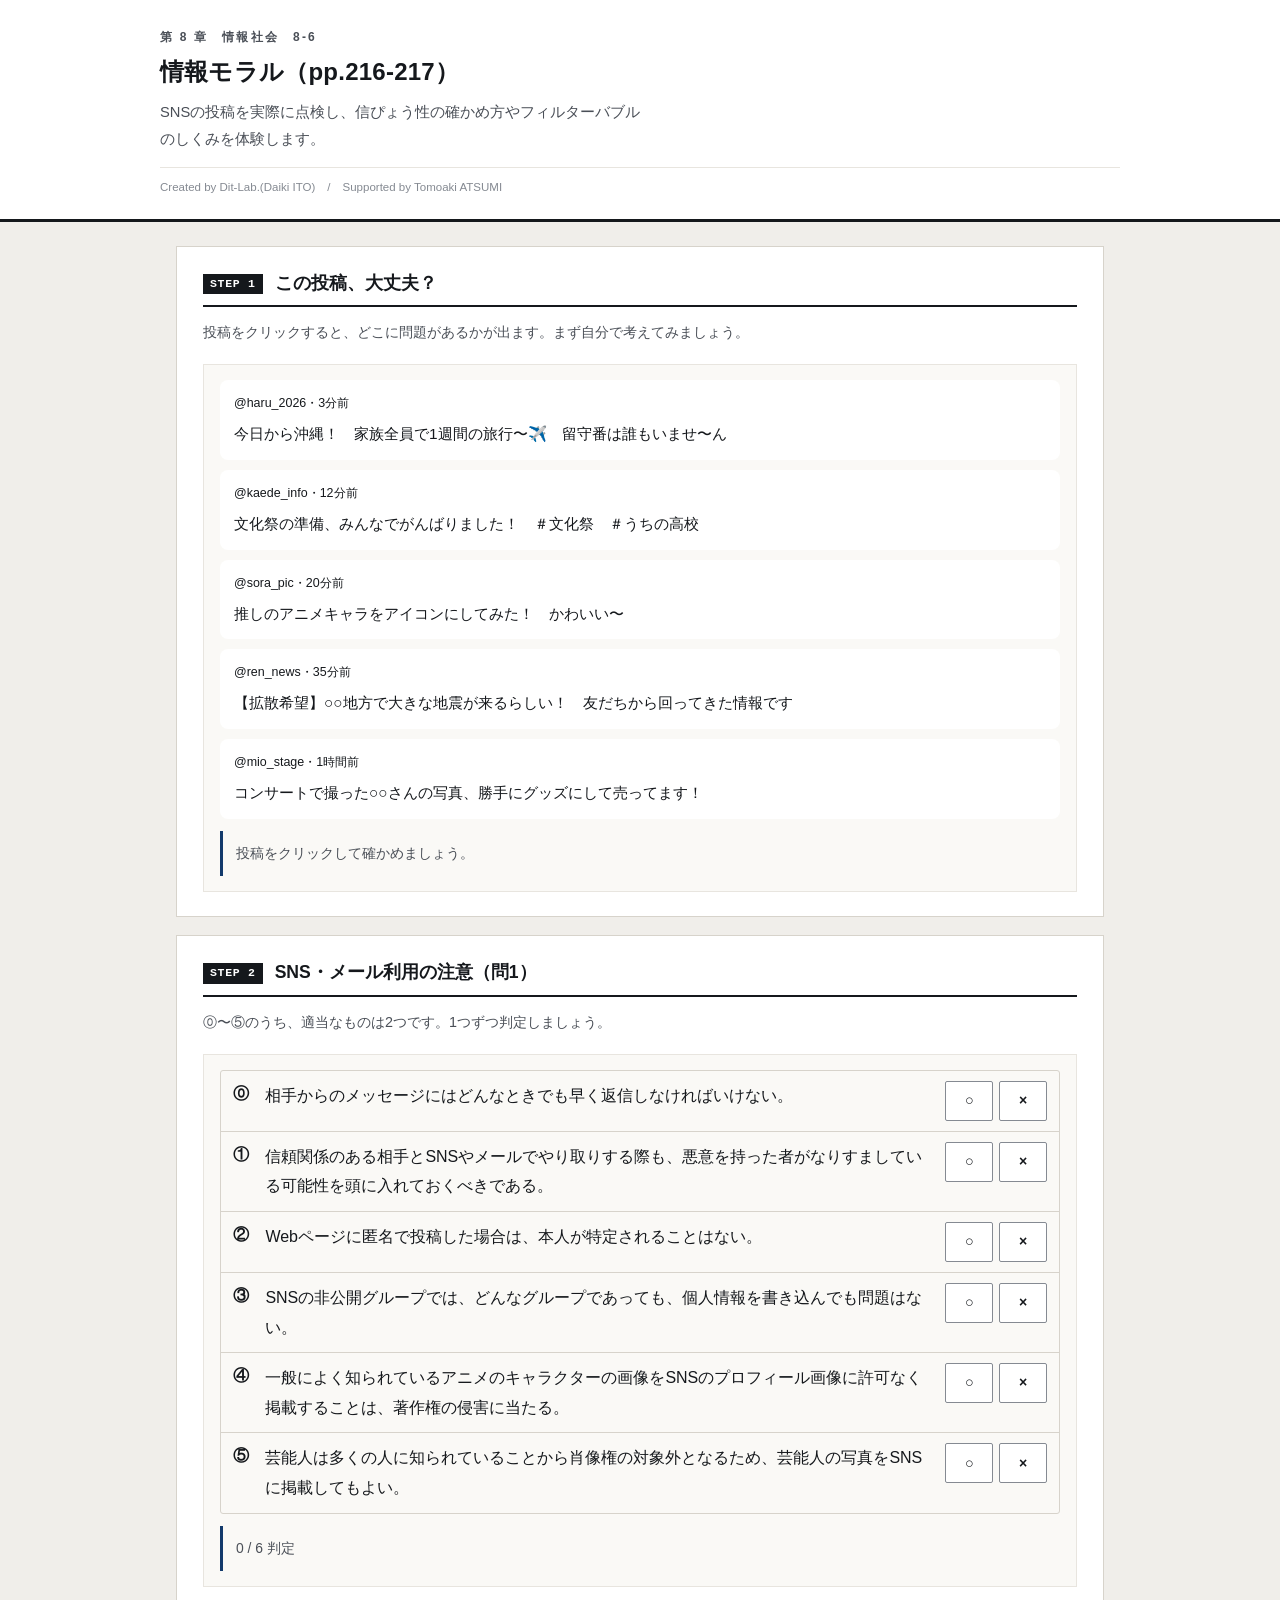
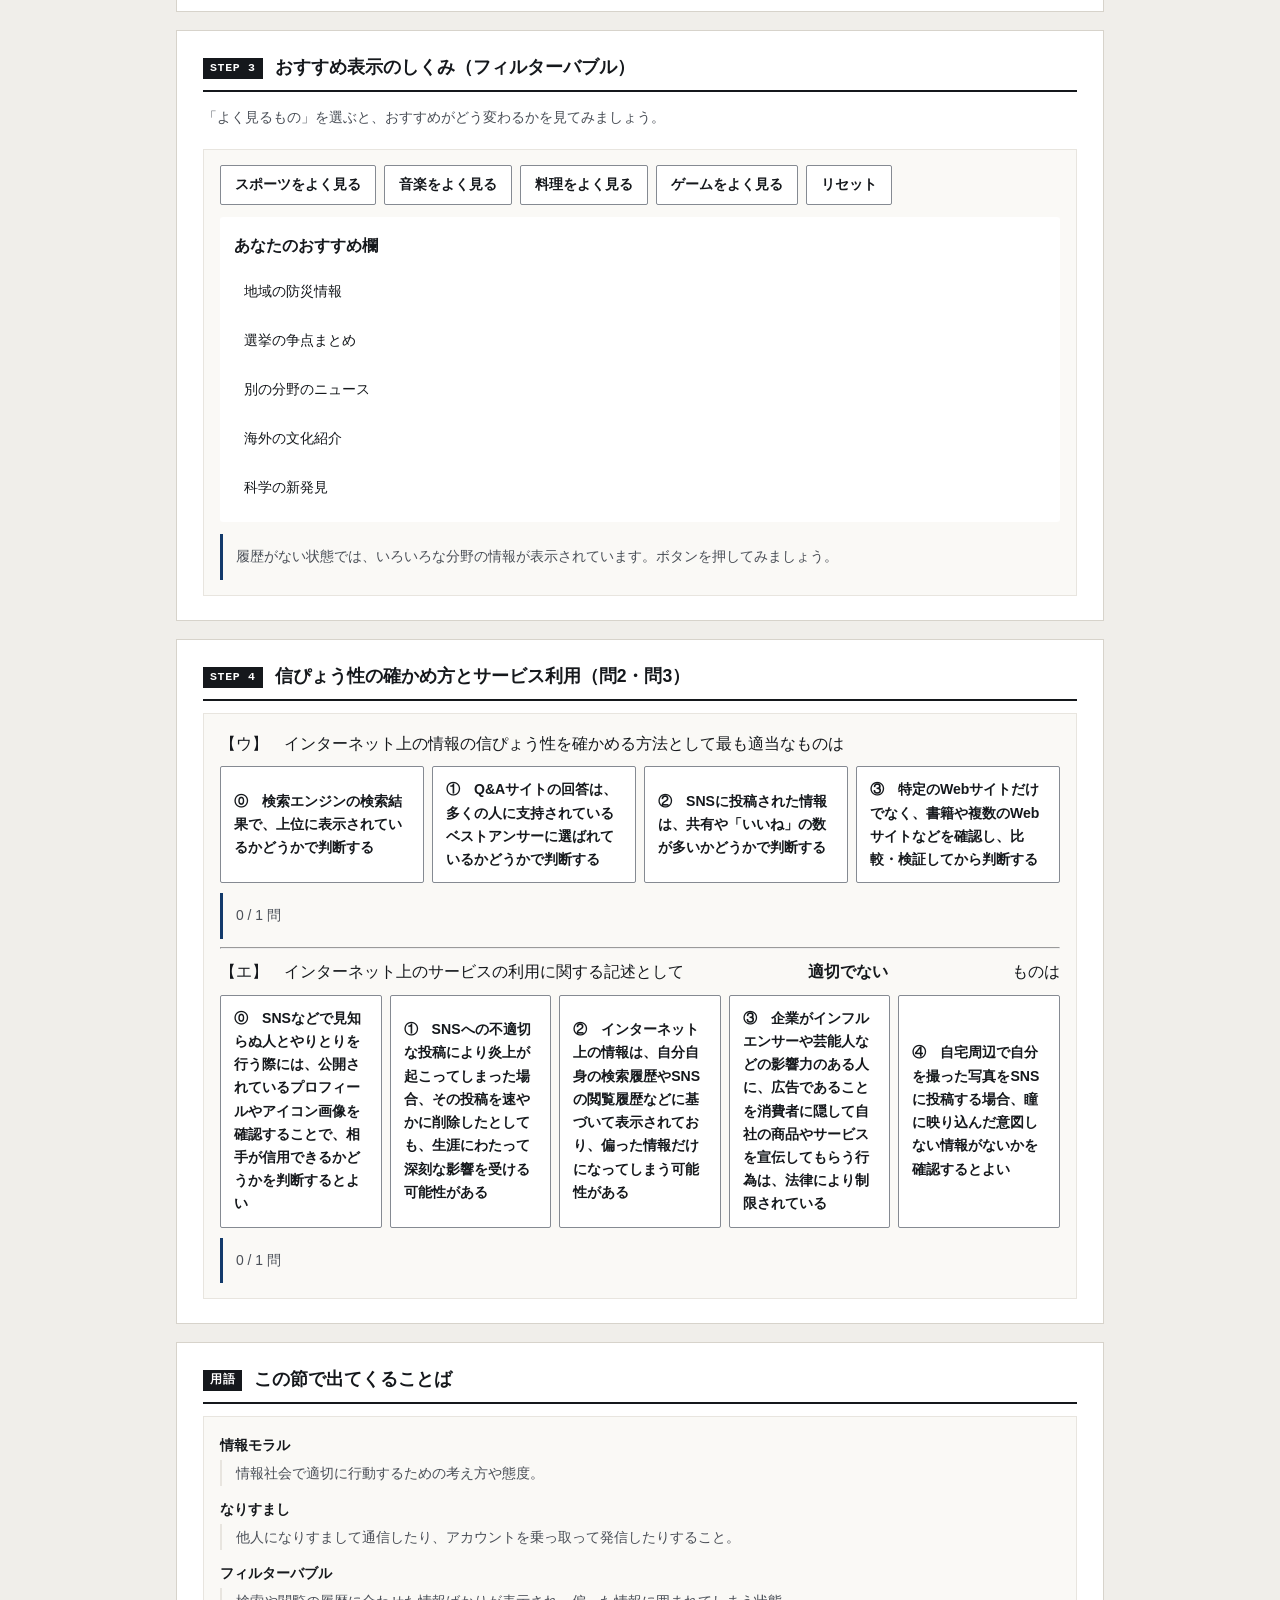
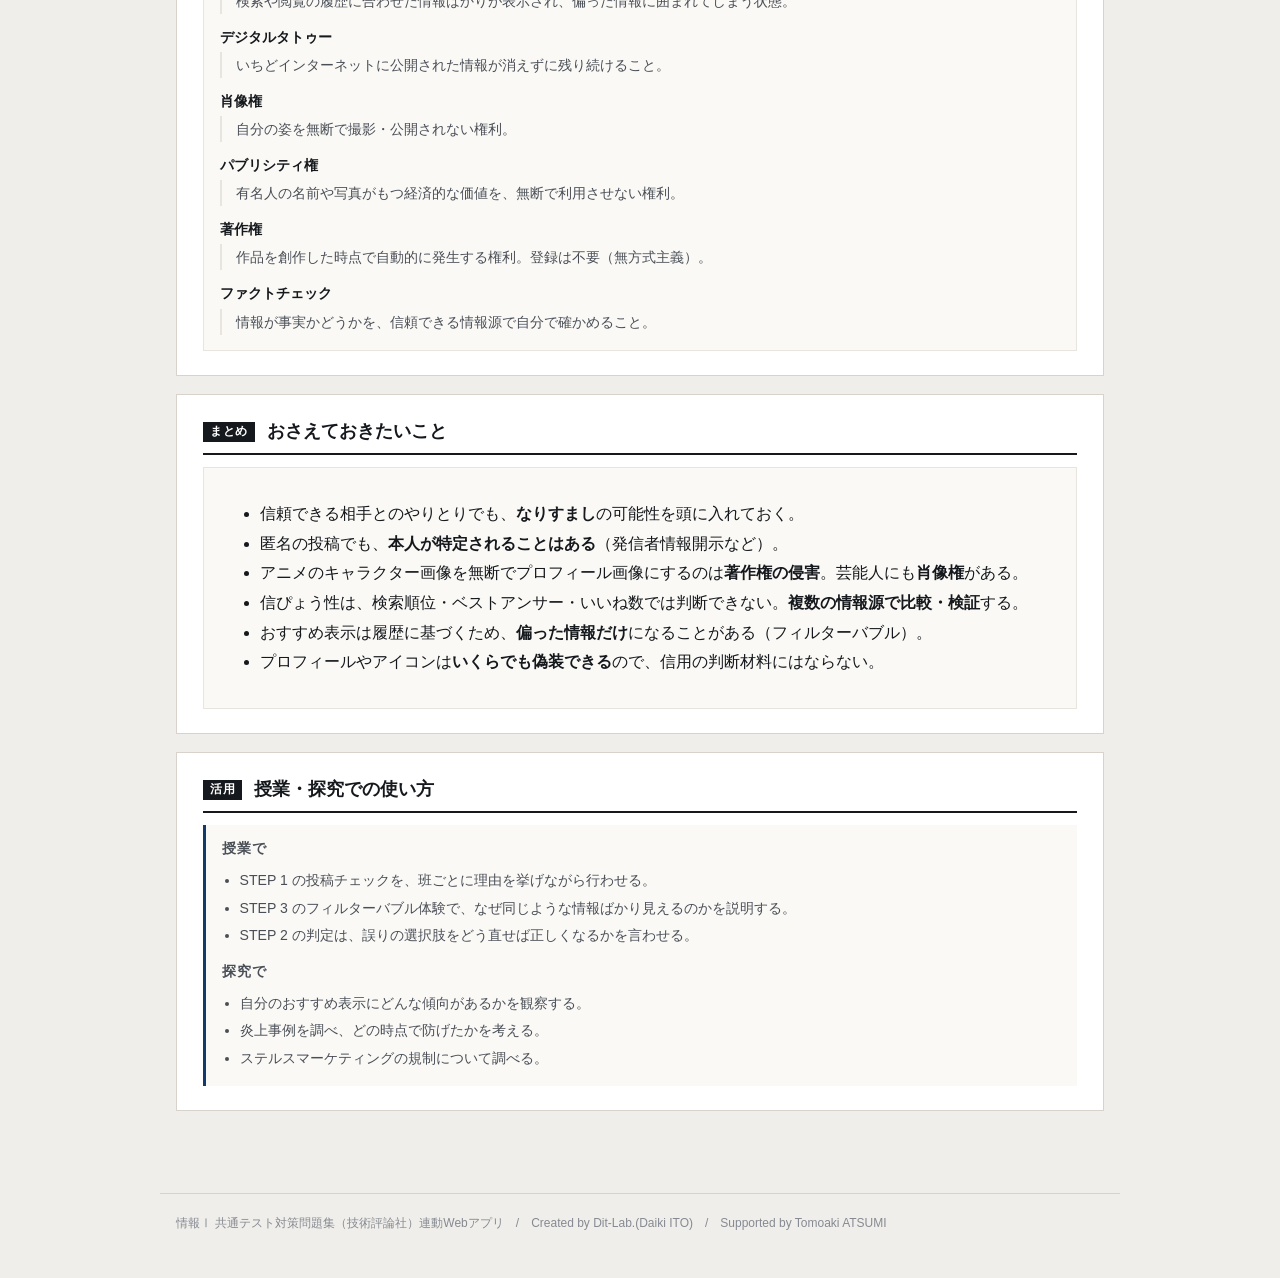
==== index.html @ 4329f422 "feat: Streamlit版を静的Webアプリ化。SNS投稿の点検・6記述の判定・フィルターバブルの体験に対応" ====
<!DOCTYPE html>
<html lang="ja">
<head>
<meta charset="UTF-8">
<meta name="viewport" content="width=device-width, initial-scale=1.0">
<title>情報モラル｜情報Ⅰ共通テスト対策問題集</title>
<meta name="description" content="SNSの投稿を実際に点検し、信ぴょう性の確かめ方やフィルターバブルのしくみを体験します。">
<link rel="icon" href="data:image/svg+xml,%3Csvg xmlns=%22http://www.w3.org/2000/svg%22 viewBox=%220 0 32 32%22%3E%3Crect width=%2232%22 height=%2232%22 fill=%22%2315181c%22/%3E%3Ctext x=%2216%22 y=%2222%22 font-size=%2218%22 font-family=%22monospace%22 fill=%22%23fff%22 text-anchor=%22middle%22%3E01%3C/text%3E%3C/svg%3E">
<link rel="stylesheet" href="css/style.css">
<link rel="stylesheet" href="css/app.css">
</head>
<body>

<header class="app-header">
  <div class="inner">
    <span class="eyebrow">第 8 章　情報社会　8-6</span>
    <h1>情報モラル（pp.216-217）</h1>
    <p class="lead">SNSの投稿を実際に点検し、信ぴょう性の確かめ方やフィルターバブルのしくみを体験します。</p>
    <p class="credit">Created by Dit-Lab.(Daiki ITO)　/　Supported by Tomoaki ATSUMI</p>
  </div>
</header>

<main class="wrap">
  <section class="step" id="step1">
    <h2><span class="no">STEP 1</span>この投稿、大丈夫？</h2>
    <p class="desc">投稿をクリックすると、どこに問題があるかが出ます。まず自分で考えてみましょう。</p>
    <div class="panel">
      <div id="postBox"></div>
      <div class="note" id="postNote" style="margin-top:12px"></div>
    </div>
  </section>

  <section class="step" id="step2">
    <h2><span class="no">STEP 2</span>SNS・メール利用の注意（問1）</h2>
    <p class="desc">⓪〜⑤のうち、適当なものは2つです。1つずつ判定しましょう。</p>
    <div class="panel">
      <div id="jBox"></div>
      <div class="note" id="jNote" style="margin-top:12px"></div>
    </div>
  </section>

  <section class="step" id="step3">
    <h2><span class="no">STEP 3</span>おすすめ表示のしくみ（フィルターバブル）</h2>
    <p class="desc">「よく見るもの」を選ぶと、おすすめがどう変わるかを見てみましょう。</p>
    <div class="panel">
      <div class="btn-row" style="flex-wrap:wrap" id="tasteBtns"></div>
      <div class="bubble" style="margin-top:12px">
        <strong>あなたのおすすめ欄</strong>
        <div class="feed" id="feedBox"></div>
      </div>
      <div class="note" id="feedNote" style="margin-top:12px"></div>
    </div>
  </section>

  <section class="step" id="step4">
    <h2><span class="no">STEP 4</span>信ぴょう性の確かめ方とサービス利用（問2・問3）</h2>
    <div class="panel">
      <div id="q2Box"></div>
      <div class="note" id="q2Note" style="margin-top:10px"></div>
      <hr class="sep">
      <div id="q3Box"></div>
      <div class="note" id="q3Note" style="margin-top:10px"></div>
    </div>
  </section>

  <section class="step" id="glossary">
    <h2><span class="no">用語</span>この節で出てくることば</h2>
    <div class="panel"><div id="glossBox"></div></div>
  </section>

  <section class="step" id="wrap">
    <h2><span class="no">まとめ</span>おさえておきたいこと</h2>
    <div class="panel">
      <ul class="bullets">
        <li>信頼できる相手とのやりとりでも、<strong>なりすまし</strong>の可能性を頭に入れておく。</li>
        <li>匿名の投稿でも、<strong>本人が特定されることはある</strong>（発信者情報開示など）。</li>
        <li>アニメのキャラクター画像を無断でプロフィール画像にするのは<strong>著作権の侵害</strong>。芸能人にも<strong>肖像権</strong>がある。</li>
        <li>信ぴょう性は、検索順位・ベストアンサー・いいね数では判断できない。<strong>複数の情報源で比較・検証</strong>する。</li>
        <li>おすすめ表示は履歴に基づくため、<strong>偏った情報だけ</strong>になることがある（フィルターバブル）。</li>
        <li>プロフィールやアイコンは<strong>いくらでも偽装できる</strong>ので、信用の判断材料にはならない。</li>
      </ul>
    </div>
  </section>

  <section class="step">
    <h2><span class="no">活用</span>授業・探究での使い方</h2>
    <div class="use-note">
      <h3>授業で</h3>
      <ul>
        <li>STEP 1 の投稿チェックを、班ごとに理由を挙げながら行わせる。</li>
        <li>STEP 3 のフィルターバブル体験で、なぜ同じような情報ばかり見えるのかを説明する。</li>
        <li>STEP 2 の判定は、誤りの選択肢をどう直せば正しくなるかを言わせる。</li>
      </ul>
      <h3 style="margin-top:12px">探究で</h3>
      <ul>
        <li>自分のおすすめ表示にどんな傾向があるかを観察する。</li>
        <li>炎上事例を調べ、どの時点で防げたかを考える。</li>
        <li>ステルスマーケティングの規制について調べる。</li>
      </ul>
    </div>
  </section>

</main>

<footer class="app-footer">
  情報Ⅰ 共通テスト対策問題集（技術評論社）連動Webアプリ　/　Created by Dit-Lab.(Daiki ITO)　/　Supported by Tomoaki ATSUMI
</footer>

<script src="js/tools.js"></script>
<script src="js/chart.js"></script>
<script src="js/terms.js"></script>
<script src="js/quiz.js"></script>
<script src="js/app.js"></script>
</body>
</html>
---- css/style.css ----
/* =========================================================
   情報Ⅰ 共通テスト対策問題集 — Web アプリ共通スタイル
   紙面（参考書）に寄せた設計。装飾色は使わず、色は意味を持つときだけ。
   ========================================================= */

:root{
  --paper:#ffffff;
  --paper-2:#faf9f6;      /* うすい紙 */
  --bg:#f0eeea;           /* 台紙 */
  --ink:#15181c;
  --ink-2:#4a4f57;
  --ink-3:#858a92;
  --rule:#d7d3cb;         /* 罫線 */
  --rule-2:#e8e5df;
  --accent:#123a6b;       /* 濃紺。主要操作と現在地だけに使う */
  --accent-w:#e9eef6;
  --zero:#c0392b;         /* 左＝0 */
  --one:#1d4ed8;          /* 右＝1 */
  --ok:#1f7a3d;   --ok-bg:#eef6f0;
  --ng:#b3261e;   --ng-bg:#fbefee;
  --warn:#8a5a00; --warn-bg:#fbf5e8;
  --font:"Hiragino Kaku Gothic ProN","Hiragino Sans","Yu Gothic Medium","Yu Gothic",
         "Noto Sans JP",Meiryo,-apple-system,BlinkMacSystemFont,sans-serif;
  --mono:"SFMono-Regular",Menlo,Consolas,"Courier New",monospace;
}

*{box-sizing:border-box}
[hidden]{display:none !important}
html{-webkit-text-size-adjust:100%}
body{
  margin:0; background:var(--bg); color:var(--ink);
  font-family:var(--font); font-size:16px; line-height:1.85;
  font-feature-settings:"palt" 1;
}
h1,h2,h3,h4{line-height:1.45; margin:0; font-weight:700}
p{margin:0 0 .75em} p:last-child{margin-bottom:0}
a{color:var(--accent)}

/* ---------- 標題 ---------- */
.app-header{background:var(--paper); border-bottom:3px solid var(--ink); padding:26px 20px 20px}
.app-header .inner{max-width:960px; margin:0 auto}
.app-header .eyebrow{
  font-size:.75rem; font-weight:700; color:var(--ink-2); letter-spacing:.18em;
  display:block; margin-bottom:7px;
}
.app-header h1{font-size:1.5rem; letter-spacing:.01em}
.app-header .lead{font-size:.92rem; color:var(--ink-2); margin-top:9px; max-width:60ch}
.app-header .credit{
  font-size:.72rem; color:var(--ink-3); margin-top:14px;
  padding-top:9px; border-top:1px solid var(--rule-2);
}

/* ---------- 版面 ---------- */
.wrap{max-width:960px; margin:0 auto; padding:24px 16px 64px}
.step{background:var(--paper); border:1px solid var(--rule); padding:24px 26px; margin-bottom:18px}
.step > h2{
  display:flex; align-items:baseline; gap:12px; font-size:1.1rem;
  padding-bottom:9px; border-bottom:2px solid var(--ink); margin-bottom:12px;
}
.step > h2 .no{
  flex:none; font-family:var(--mono); font-size:.72rem; font-weight:700;
  background:var(--ink); color:var(--paper); padding:2px 7px; letter-spacing:.06em;
  position:relative; top:-2px;
}
.step > .desc{color:var(--ink-2); font-size:.9rem; margin-bottom:18px}
.step[hidden]{display:none}

.grid{display:grid; gap:20px}
.grid > *{min-width:0}          /* 子の中身で列が広がるのを防ぐ */
@media(min-width:800px){ .grid.c2{grid-template-columns:1fr 1fr} }

.panel{border:1px solid var(--rule-2); background:var(--paper-2); padding:15px 16px; min-width:0}
.panel > h3{
  font-size:.8rem; font-weight:700; color:var(--ink-2); letter-spacing:.08em;
  margin-bottom:12px; padding-bottom:6px; border-bottom:1px solid var(--rule);
}

/* ---------- 部品 ---------- */
.btn{
  appearance:none; border:1px solid var(--ink-3); background:var(--paper); color:var(--ink);
  font-family:inherit; font-size:.88rem; font-weight:700; padding:8px 14px;
  border-radius:2px; cursor:pointer; min-height:40px; line-height:1.4;
  transition:background .12s, border-color .12s, color .12s;
}
.btn:hover:not(:disabled){background:var(--accent-w); border-color:var(--accent); color:var(--accent)}
.btn:disabled{opacity:.35; cursor:not-allowed}
.btn.primary{background:var(--accent); color:var(--paper); border-color:var(--accent)}
.btn.primary:hover:not(:disabled){background:#0d2c53; color:var(--paper)}
.btn.ghost{border-color:var(--rule); color:var(--ink-2)}
.btn.sm{font-size:.8rem; padding:5px 10px; min-height:34px}
.btn-row{display:flex; flex-wrap:wrap; gap:8px; align-items:center}

/* タブ（見出し下線式） */
.seg{display:flex; gap:0; border-bottom:1px solid var(--rule)}
.seg button{
  appearance:none; border:0; background:transparent; font-family:inherit; font-size:.88rem;
  font-weight:700; color:var(--ink-3); padding:9px 4px; margin-right:26px; cursor:pointer;
  border-bottom:3px solid transparent; margin-bottom:-1px; min-height:40px;
}
.seg button:hover{color:var(--ink-2)}
.seg button[aria-pressed="true"]{color:var(--ink); border-bottom-color:var(--accent)}

label.fld{display:block; font-size:.78rem; font-weight:700; color:var(--ink-2); margin-bottom:5px; letter-spacing:.04em}
input[type=text], textarea, input[type=number]{
  width:100%; font-family:inherit; font-size:1rem; color:var(--ink);
  border:1px solid var(--ink-3); border-radius:2px; padding:9px 11px;
  background:var(--paper); min-height:42px;
}
input:focus, textarea:focus{outline:2px solid var(--accent); outline-offset:-1px; border-color:var(--accent)}
.btn:focus-visible, .seg button:focus-visible, .node-card:focus-visible{outline:2px solid var(--accent); outline-offset:2px}
textarea{resize:vertical; line-height:1.7}
.mono{font-family:var(--mono)}

table.tbl{width:100%; border-collapse:collapse; font-size:.89rem}
table.tbl th, table.tbl td{border-bottom:1px solid var(--rule-2); padding:7px 10px; text-align:right}
table.tbl th:first-child, table.tbl td:first-child{text-align:left}
table.tbl thead th{border-bottom:1.5px solid var(--ink); font-size:.76rem; color:var(--ink-2); font-weight:700; white-space:nowrap}
.tbl-scroll{overflow-x:auto; -webkit-overflow-scrolling:touch; max-width:100%}

.note{padding:10px 13px; font-size:.87rem; border-left:3px solid var(--ink-3); background:var(--paper-2)}
.note.ok{background:var(--ok-bg); border-left-color:var(--ok); color:#123f22}
.note.ng{background:var(--ng-bg); border-left-color:var(--ng); color:#6d1a15}
.note.info{background:var(--paper-2); border-left-color:var(--accent); color:var(--ink-2)}
.note.warn{background:var(--warn-bg); border-left-color:var(--warn); color:#5c3d00}
.note[hidden]{display:none}

.badge{
  display:inline-block; font-size:.72rem; font-weight:700; padding:1px 7px;
  border:1px solid var(--rule); color:var(--ink-2); background:var(--paper); letter-spacing:.04em;
}

/* 数値は罫線で仕切るだけ。カードにしない */
.metrics{display:flex; flex-wrap:wrap; gap:0; border-top:1px solid var(--rule)}
.metric{flex:1 1 130px; padding:11px 14px 11px 0; border-right:1px solid var(--rule-2)}
.metric:last-child{border-right:0}
.metric .k{font-size:.74rem; color:var(--ink-3); font-weight:700; letter-spacing:.05em}
.metric .v{font-size:1.6rem; font-weight:700; line-height:1.3; font-family:var(--mono); letter-spacing:-.01em}
.metric .s{font-size:.76rem; color:var(--ink-2)}

.bit0{color:var(--zero); font-weight:700}
.bit1{color:var(--one); font-weight:700}

.app-footer{
  max-width:960px; margin:0 auto; padding:18px 16px 44px; color:var(--ink-3);
  font-size:.75rem; border-top:1px solid var(--rule);
}
.sr-only{position:absolute;width:1px;height:1px;overflow:hidden;clip:rect(0 0 0 0);white-space:nowrap}

@media(max-width:640px){
  body{font-size:15px}
  .app-header{padding:20px 16px 16px}
  .app-header h1{font-size:1.16rem}
  .wrap{padding:16px 12px 52px}
  .step{padding:18px 15px}
  .seg button{margin-right:18px; font-size:.84rem}
  .metric{flex-basis:50%; border-right:0}
}
@media (prefers-reduced-motion:reduce){ *{animation:none!important; transition:none!important} }

/* ---------- 自分のデータ・共有・印刷 ---------- */
.toolbar{display:flex; flex-wrap:wrap; gap:8px; align-items:center; margin-top:12px;
  padding-top:12px; border-top:1px solid var(--rule-2)}
.toolbar .hint{font-size:.78rem; color:var(--ink-3)}
.paste-area{width:100%; min-height:110px; font-family:var(--mono); font-size:.86rem}
.use-note{background:var(--paper-2); border-left:3px solid var(--accent); padding:14px 16px; font-size:.88rem}
.use-note h3{font-size:.86rem; letter-spacing:.06em; margin-bottom:8px; color:var(--ink-2)}
.use-note ol, .use-note ul{margin:0; padding-left:1.25em; line-height:1.95; color:var(--ink-2)}

@media print{
  body{background:#fff}
  .app-header{border-bottom:2px solid #000}
  .step{border:1px solid #bbb; break-inside:avoid; page-break-inside:avoid; margin-bottom:12px}
  .btn, .seg, .toolbar, input[type=range]{display:none !important}
  .note{border-left-width:2px}
  a[href]:after{content:""}
}

/* ---------- 入力グリッド ---------- */
.dg-scroll{overflow:auto; -webkit-overflow-scrolling:touch; border:1px solid var(--rule); background:var(--paper); max-height:420px}
table.dg{border-collapse:collapse; font-family:var(--mono); font-size:.9rem; min-width:100%}
table.dg th, table.dg td{border:1px solid var(--rule-2); padding:0}
table.dg thead th{background:var(--paper-2); position:sticky; top:0; z-index:2}
table.dg .dg-n{background:var(--paper-2); color:var(--ink-3); font-size:.76rem; font-weight:400;
  text-align:center; min-width:34px; padding:0 4px; position:sticky; left:0; z-index:1}
table.dg .dg-corner{background:var(--paper-2); min-width:34px; position:sticky; left:0; z-index:3}
table.dg .dg-act{background:var(--paper-2); width:34px}
.dg-h, .dg-c{width:100%; min-width:96px; border:0; background:transparent; font-family:inherit;
  font-size:.9rem; padding:8px 9px; color:var(--ink); min-height:38px}
.dg-h{font-weight:700; font-family:var(--font); font-size:.82rem; color:var(--ink-2)}
.dg-c.num{text-align:right}
.dg-c:focus, .dg-h:focus{outline:2px solid var(--accent); outline-offset:-2px; background:var(--accent-w)}
.dg-del{border:0; background:transparent; color:var(--ink-3); cursor:pointer; width:32px; height:34px; font-size:1rem}
.dg-del:hover{color:var(--ng)}
.dg-tools{display:flex; flex-wrap:wrap; gap:8px; align-items:center; margin-top:10px}
.dg-hint{font-size:.76rem; color:var(--ink-3)}

/* ---------- ファイル読み込み ---------- */
.filebox{display:flex; flex-wrap:wrap; gap:10px; align-items:center; padding:12px;
  border:1px dashed var(--rule); background:var(--paper-2)}
.filebox input[type=file]{font-size:.85rem; font-family:inherit; max-width:100%}
.filebox .sel{max-width:220px}
.filelabel{display:inline-flex; align-items:center; gap:6px; font-size:.85rem; font-weight:700;
  border:1px solid var(--ink-3); background:var(--paper); padding:8px 14px; border-radius:2px; cursor:pointer; min-height:40px}
.filelabel:hover{border-color:var(--accent); color:var(--accent); background:var(--accent-w)}
.filelabel input{display:none}

/* ---------- 用語解説 ---------- */
.term{position:relative; border-bottom:1.5px dotted var(--accent); cursor:help; color:var(--accent); font-weight:700}
.term .term-pop{display:none; position:absolute; left:0; top:1.7em; z-index:50; width:min(300px,78vw);
  background:var(--paper); border:1px solid var(--ink-3); box-shadow:0 6px 20px rgba(0,0,0,.14);
  padding:10px 12px; font-size:.82rem; font-weight:400; color:var(--ink-2); line-height:1.75;
  border-left:3px solid var(--accent); cursor:auto; text-align:left}
.term .term-pop b{display:block; color:var(--ink); font-size:.86rem; margin-bottom:3px}
.term.open .term-pop{display:block}
dl.gloss{margin:0; font-size:.88rem}
dl.gloss dt{font-weight:700; color:var(--ink); margin-top:10px}
dl.gloss dt:first-child{margin-top:0}
dl.gloss dd{margin:2px 0 0; color:var(--ink-2); line-height:1.85; padding-left:1em; border-left:2px solid var(--rule-2)}
@media print{ .term{border-bottom:0; color:inherit} .term .term-pop{display:none !important} }

/* ---------- スマホ・タブレット ---------- */
@media (max-width:1024px){
  /* iOS で入力時に画面が勝手に拡大するのを防ぐ（16px 未満だとズームする） */
  input[type=text], input[type=number], textarea, select, .dg-c, .dg-h{ font-size:16px }
  .dg-c, .dg-h{ min-width:110px }
}
@media (max-width:820px){
  .grid.c2{grid-template-columns:1fr}
  .dg-scroll{max-height:340px}
  .filebox{flex-direction:column; align-items:stretch}
  .filebox .sel{max-width:100%}
  .term .term-pop{left:auto; right:0; width:min(280px,86vw)}
}
@media (max-width:480px){
  .step > h2{font-size:1rem; flex-wrap:wrap}
  .metrics{gap:0}
  .metric{flex-basis:50%; padding-right:10px}
  .metric .v{font-size:1.3rem}
  .btn{padding:8px 12px}
  .dg-tools{gap:6px}
  .dg-hint{width:100%}
}
/* タッチ操作でのスクロールを滑らかに */
.tbl-scroll, .dg-scroll, .tree-box{ -webkit-overflow-scrolling:touch; overscroll-behavior-x:contain }

/* 幅指定つきの入力欄がスマートフォンではみ出さないようにする */
input[type=text], input[type=number], input[type=search], textarea, select{ max-width:100% }
.btn-row > label{ min-width:0; max-width:100% }
.btn-row > label input, .btn-row > label select{ max-width:100% }

/* 共通：○×判定・並べかえ（quiz.js 用） */
.abcde{border:1px solid var(--rule); border-radius:3px; overflow:hidden}
.abcde > div{border-top:1px solid var(--rule); padding:10px 12px}
.abcde > div:first-child{border-top:0}
.abcde .st{display:flex; gap:10px; align-items:flex-start; flex-wrap:wrap}
.abcde .st .k{font-weight:700; font-family:var(--mono); min-width:1.4em}
.abcde .st .t{flex:1; min-width:12em}
.abcde .jb{display:flex; gap:6px}
.abcde .jb .btn{min-width:3.4em; padding:6px 10px; text-align:center}
.prep{display:grid; grid-template-columns:repeat(auto-fit,minmax(150px,1fr)); gap:10px; margin-top:10px}
.prep .slot{border:1px dashed var(--ink-3); border-radius:3px; padding:10px; min-height:92px; background:var(--paper)}
.prep .slot.filled{border-style:solid}
.prep .slot .tag{font:700 .74rem/1.4 var(--mono); color:var(--accent); display:block; margin-bottom:6px}
.prep .slot .txt{font-size:.86rem; line-height:1.7}
.cards{display:flex; flex-wrap:wrap; gap:8px; margin-top:10px}
.cards .c{border:1px solid var(--ink-3); border-radius:3px; padding:9px 12px; background:var(--paper);
  cursor:pointer; font-size:.88rem; max-width:100%; text-align:left; font-family:inherit; color:var(--ink)}
.cards .c:hover{background:var(--warn-bg)}
.cards .c.used{opacity:.35; pointer-events:none}
---- css/app.css ----
.qhead{display:flex; justify-content:space-between; align-items:center; margin-bottom:12px}
.card-q{border:1px solid var(--rule); background:var(--paper); padding:18px; margin-bottom:14px}
.q-scene{font-size:1rem; font-weight:700; line-height:1.9}
.choice4{display:grid; gap:8px; grid-template-columns:repeat(auto-fit,minmax(160px,1fr))}
.choice4 .btn{text-align:left; line-height:1.65; padding:11px 13px}
.choice4 .btn.correct{background:var(--ok-bg); border-color:var(--ok); color:var(--ok)}
.choice4 .btn.wrong{background:var(--ng-bg); border-color:var(--ng); color:var(--ng)}
.choice4.locked{pointer-events:none}
.sel{width:100%; font-family:inherit; font-size:.95rem; padding:9px 11px; min-height:42px;
  border:1px solid var(--ink-3); border-radius:2px; background:var(--paper); color:var(--ink)}
input[type=range]{width:100%; accent-color:var(--accent); height:34px}
.why{font-size:.85rem; color:var(--ink-2); line-height:1.85}
.eqbox{font-family:var(--mono); font-size:1.02rem; font-weight:700; text-align:center; padding:14px;
  border:1px solid var(--rule); background:var(--paper-2); line-height:1.8}
.blankin{border:1.5px solid var(--accent); background:#fff; padding:6px 8px; text-align:center;
  font-family:var(--mono); min-height:38px; font-size:.95rem; max-width:120px}
.blankin.ok{border-color:var(--ok); background:var(--ok-bg)}
.blankin.ng{border-color:var(--ng); background:var(--ng-bg)}
table.tbl td .blankin{width:100%; max-width:none}

/* --- 8-6 情報モラル --- */
.post{border:1px solid var(--line);border-radius:8px;padding:12px 14px;background:#fff;margin-bottom:10px;cursor:pointer}
.post:hover{background:var(--warn-bg)}
.post .who{font-size:.78rem;color:var(--muted);margin-bottom:5px}
.post .t{font-size:.96rem;line-height:1.8}
.post.ng{border-color:var(--ng);background:var(--ng-bg)}
.post.ok{border-color:var(--ok);background:var(--ok-bg)}
.bubble{border:1px solid var(--line);border-radius:3px;padding:14px;background:#fff}
.bubble .feed{display:grid;gap:7px;margin-top:10px}
.bubble .feed .it{border:1px solid var(--line);border-radius:3px;padding:8px 10px;font-size:.88rem}
.bubble .feed .it.same{border-color:var(--accent);background:var(--warn-bg)}
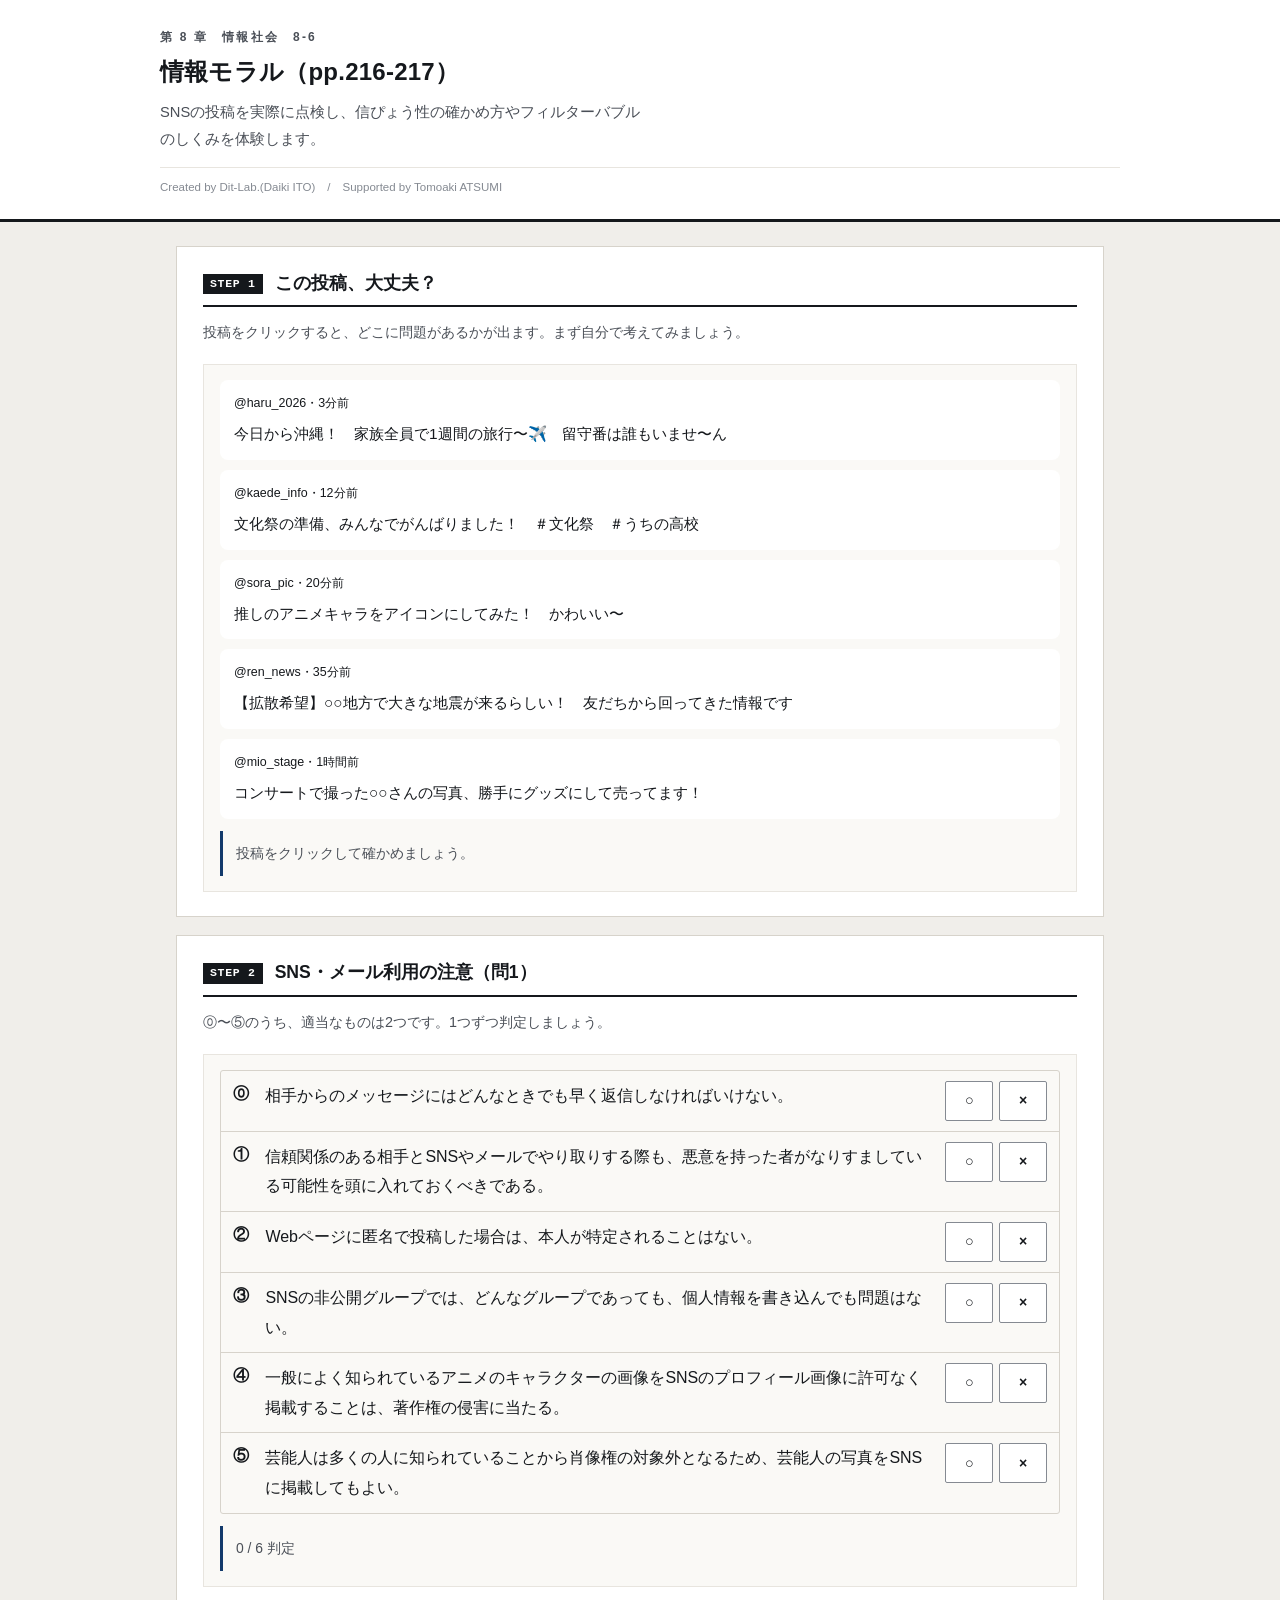
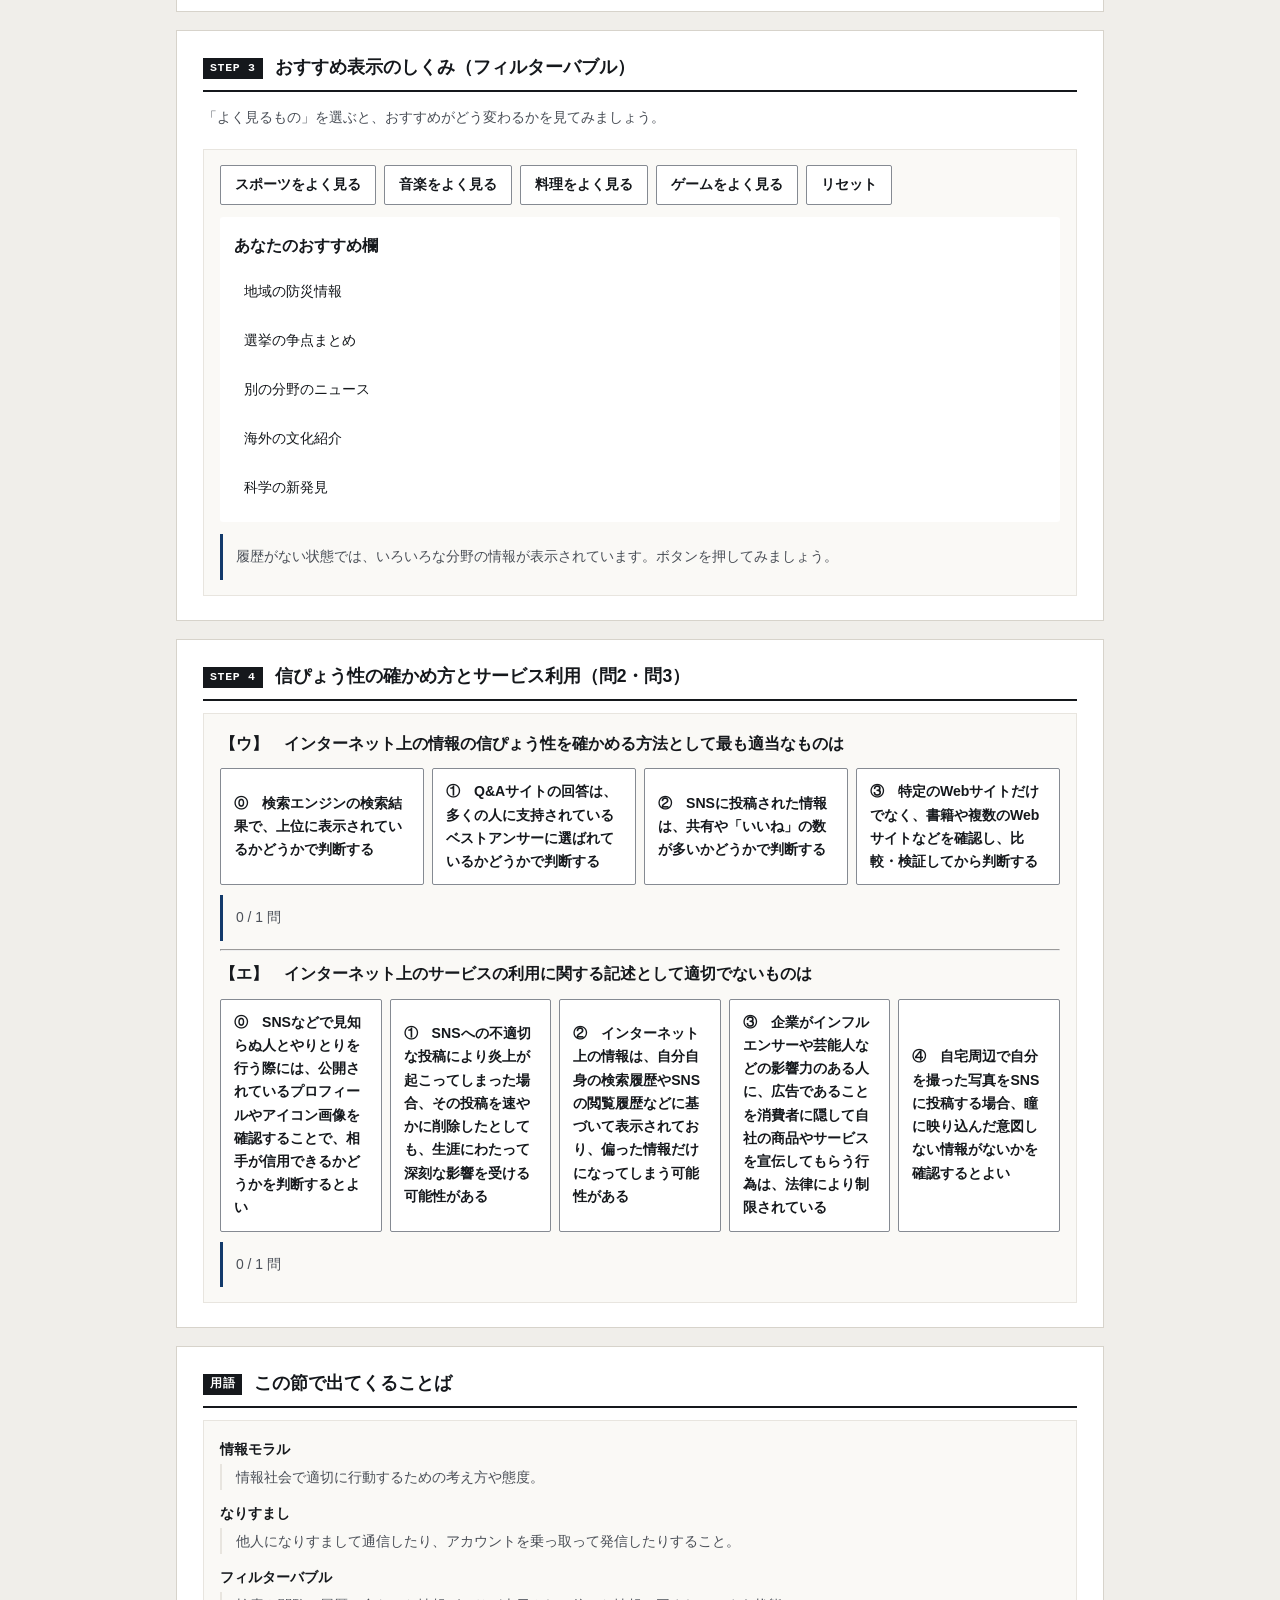
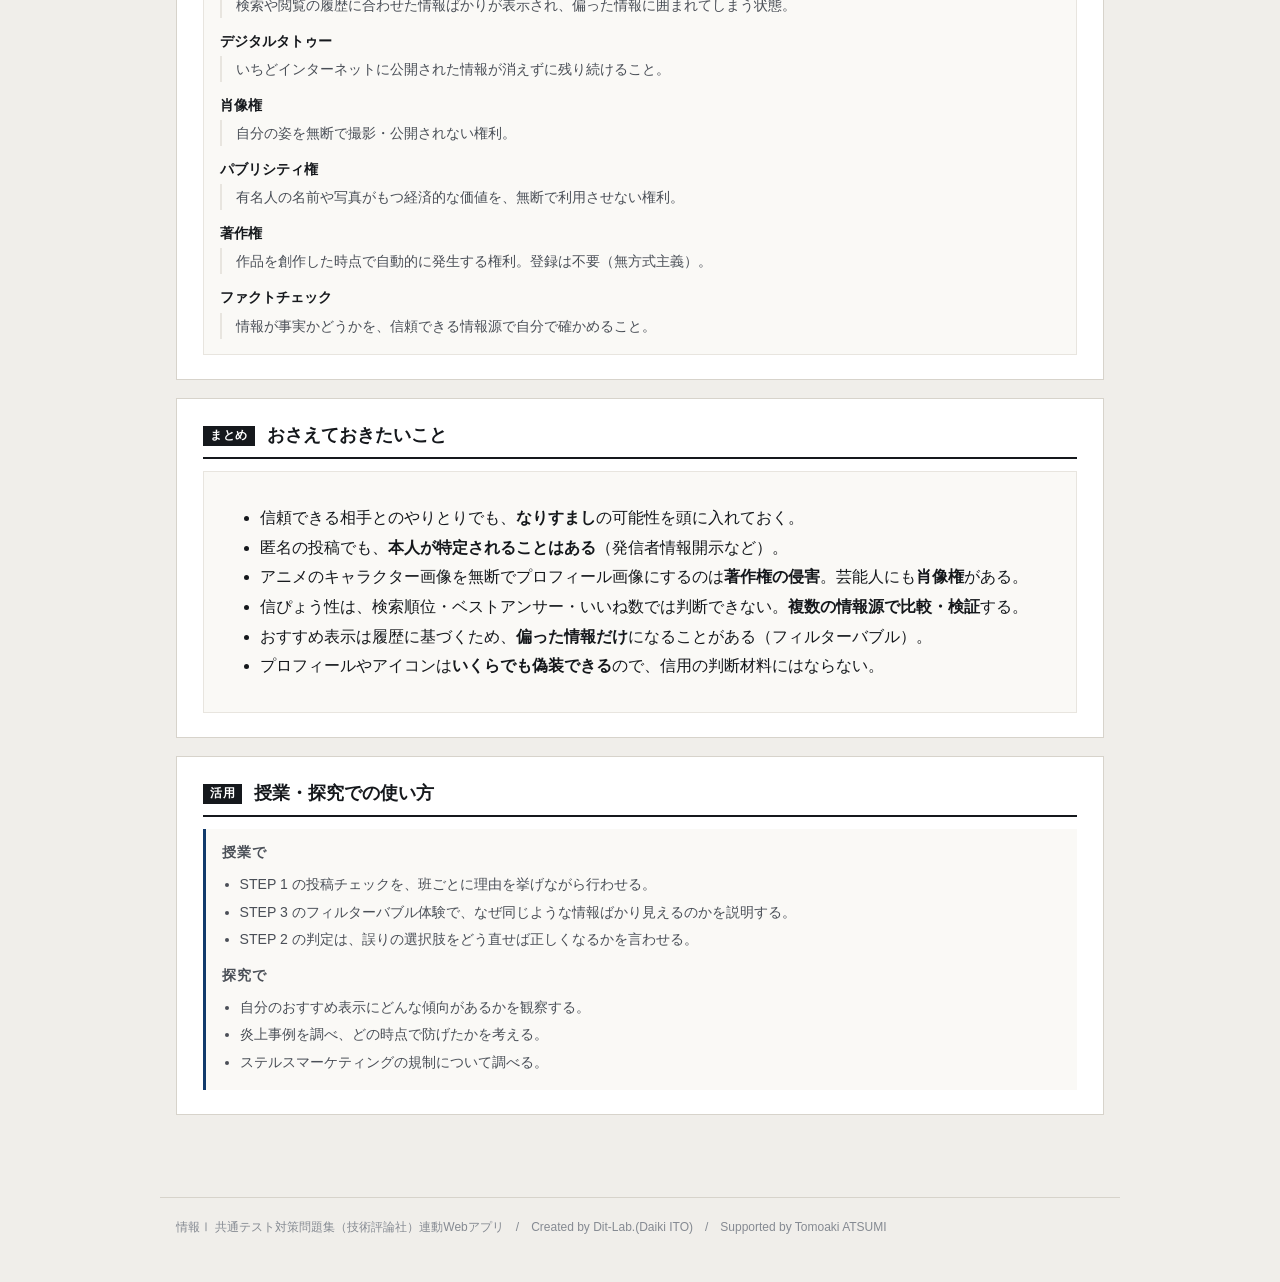
==== commit 2f7541d1: "fix: 設問見出しのレイアウト不具合を修正（.qhead→.pq）" ====
--- a/index.html
+++ b/index.html
@@ -6,8 +6,8 @@
 <title>情報モラル｜情報Ⅰ共通テスト対策問題集</title>
 <meta name="description" content="SNSの投稿を実際に点検し、信ぴょう性の確かめ方やフィルターバブルのしくみを体験します。">
 <link rel="icon" href="data:image/svg+xml,%3Csvg xmlns=%22http://www.w3.org/2000/svg%22 viewBox=%220 0 32 32%22%3E%3Crect width=%2232%22 height=%2232%22 fill=%22%2315181c%22/%3E%3Ctext x=%2216%22 y=%2222%22 font-size=%2218%22 font-family=%22monospace%22 fill=%22%23fff%22 text-anchor=%22middle%22%3E01%3C/text%3E%3C/svg%3E">
-<link rel="stylesheet" href="css/style.css">
-<link rel="stylesheet" href="css/app.css">
+<link rel="stylesheet" href="css/style.css?v=ea93572e">
+<link rel="stylesheet" href="css/app.css?v=dde9b9c5">
 </head>
 <body>
 
@@ -106,10 +106,8 @@
   情報Ⅰ 共通テスト対策問題集（技術評論社）連動Webアプリ　/　Created by Dit-Lab.(Daiki ITO)　/　Supported by Tomoaki ATSUMI
 </footer>
 
-<script src="js/tools.js"></script>
-<script src="js/chart.js"></script>
-<script src="js/terms.js"></script>
-<script src="js/quiz.js"></script>
-<script src="js/app.js"></script>
+<script src="js/terms.js?v=0e797f3a"></script>
+<script src="js/quiz.js?v=13402362"></script>
+<script src="js/app.js?v=408d80e3"></script>
 </body>
 </html>
--- a/css/style.css
+++ b/css/style.css
@@ -68,6 +68,7 @@
 .grid{display:grid; gap:20px}
 .grid > *{min-width:0}          /* 子の中身で列が広がるのを防ぐ */
 @media(min-width:800px){ .grid.c2{grid-template-columns:1fr 1fr} }
+@media(min-width:800px){ .grid.c21{grid-template-columns:1.45fr 1fr} }
 
 .panel{border:1px solid var(--rule-2); background:var(--paper-2); padding:15px 16px; min-width:0}
 .panel > h3{
@@ -225,7 +226,7 @@
   .dg-c, .dg-h{ min-width:110px }
 }
 @media (max-width:820px){
-  .grid.c2{grid-template-columns:1fr}
+  .grid.c2,.grid.c21{grid-template-columns:1fr}
   .dg-scroll{max-height:340px}
   .filebox{flex-direction:column; align-items:stretch}
   .filebox .sel{max-width:100%}
@@ -267,3 +268,13 @@
   cursor:pointer; font-size:.88rem; max-width:100%; text-align:left; font-family:inherit; color:var(--ink)}
 .cards .c:hover{background:var(--warn-bg)}
 .cards .c.used{opacity:.35; pointer-events:none}
+
+/* --- 予想してから実行 --- */
+.pmark{display:inline-block; background:var(--accent); color:#fff; font-size:.7rem; font-weight:700;
+  letter-spacing:.08em; padding:2px 7px; border-radius:2px; margin-right:8px; vertical-align:2px}
+input.pin{font-size:1.05rem; padding:7px 10px; border:1px solid var(--rule); border-radius:3px;
+  width:9em; max-width:100%; background:#fff}
+.btn-row .unit{color:var(--muted); font-size:.9rem}
+.choice4 .btn.on{border-color:var(--accent); box-shadow:inset 0 0 0 1px var(--accent); font-weight:700}
+/* 設問文の見出し（flex ではなく通常の段落。.qhead は左右振り分け用なので用途が別） */
+.pq{margin:0 0 10px; font-weight:700; line-height:1.85}
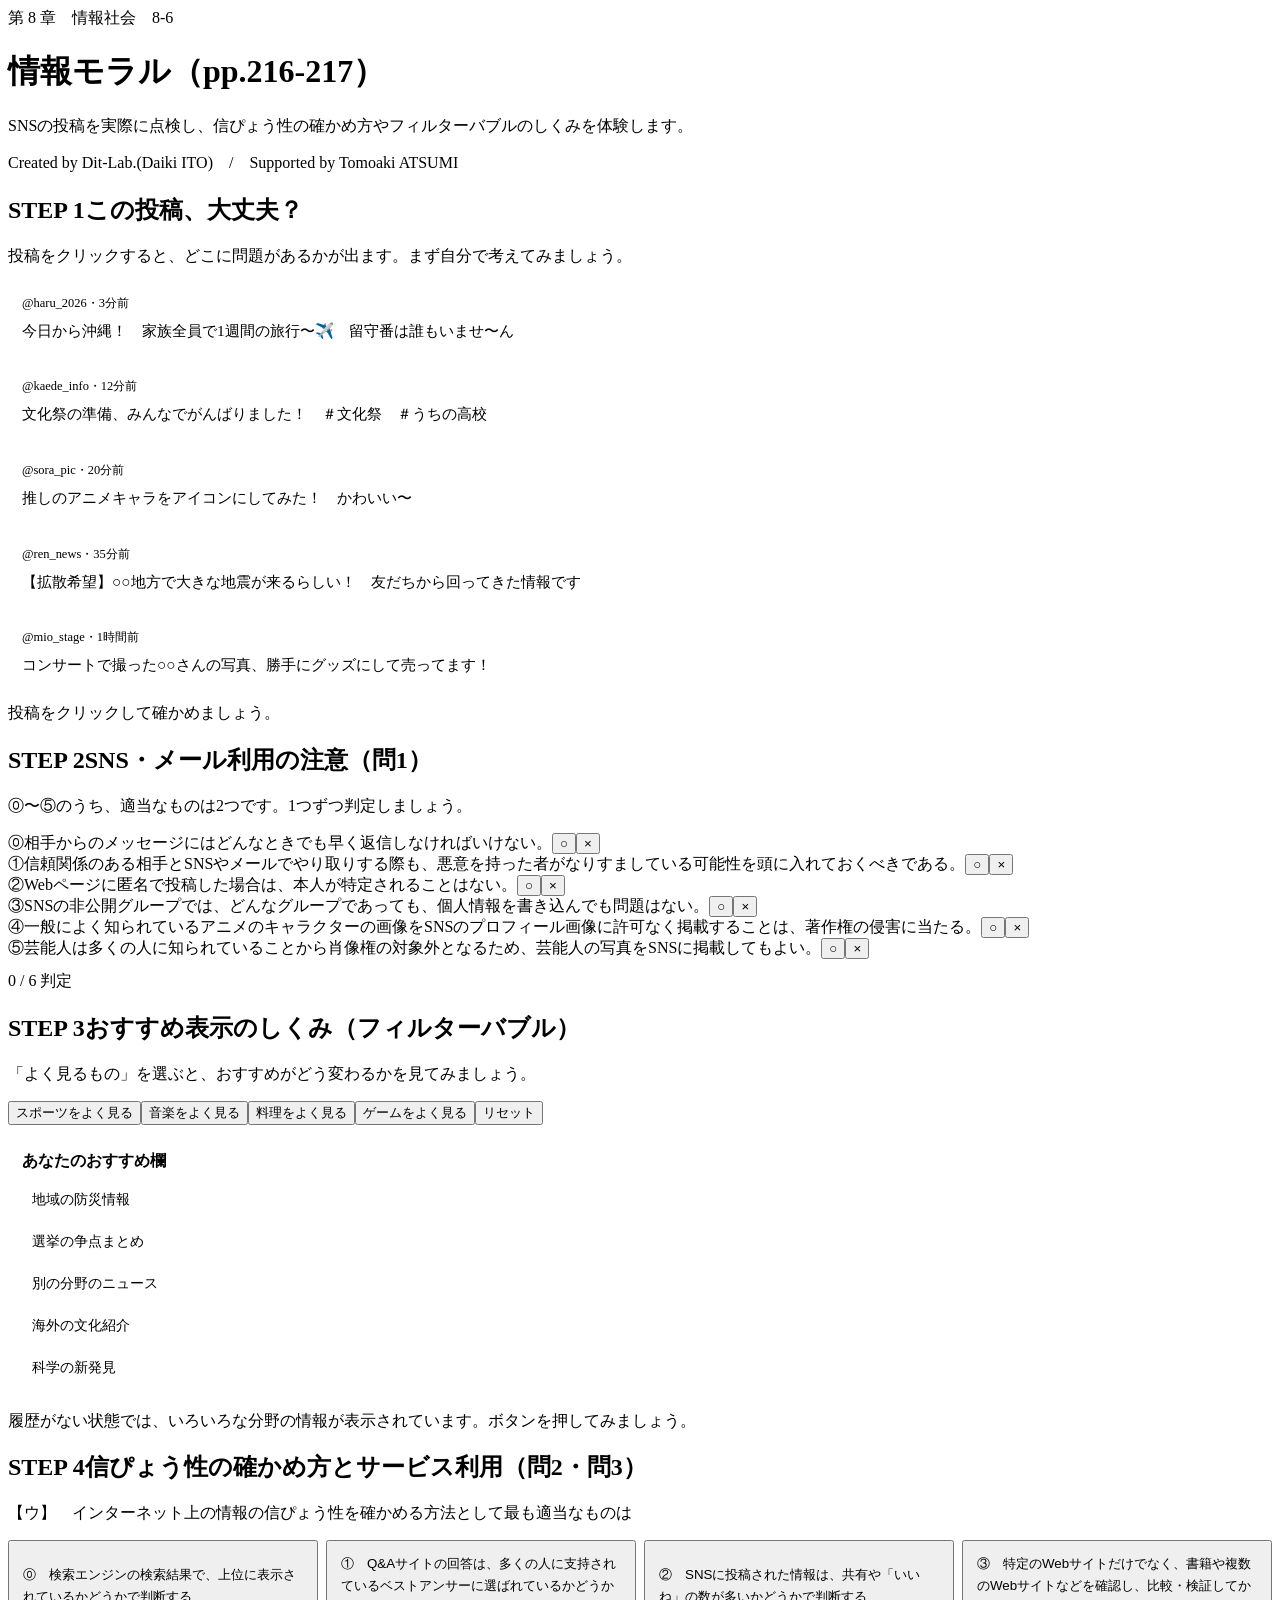
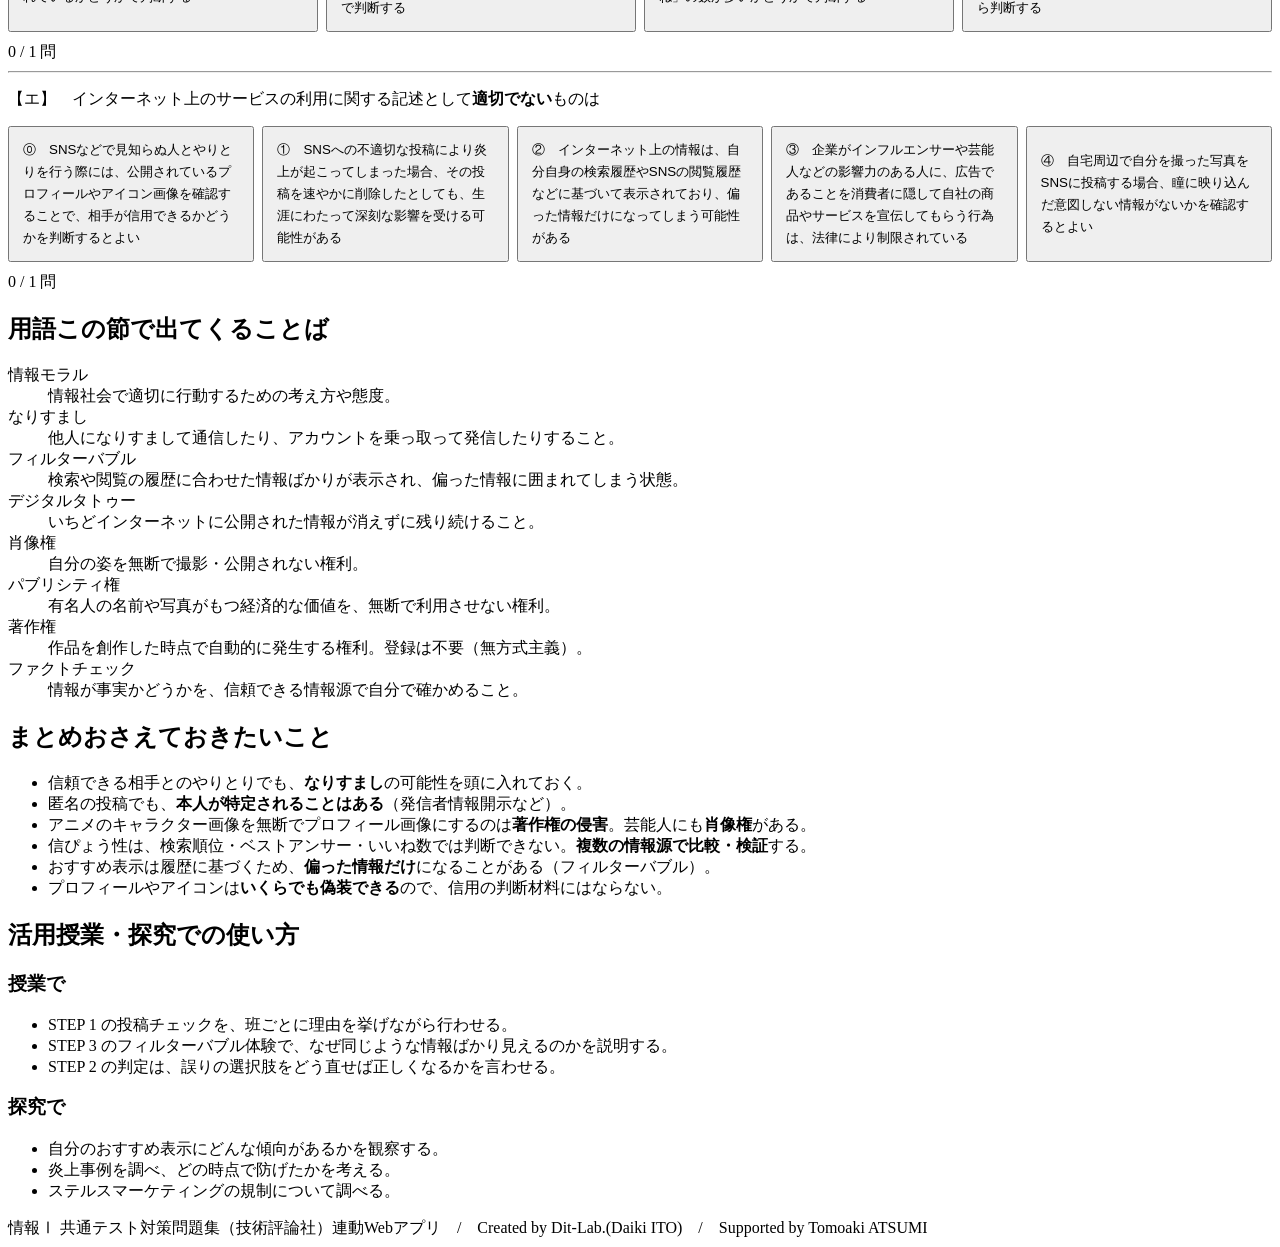
==== commit 644e0862: "fix: 解説文が折り返さず画面からはみ出す場合がある不具合を修正" ====
--- a/index.html
+++ b/index.html
@@ -6,7 +6,7 @@
 <title>情報モラル｜情報Ⅰ共通テスト対策問題集</title>
 <meta name="description" content="SNSの投稿を実際に点検し、信ぴょう性の確かめ方やフィルターバブルのしくみを体験します。">
 <link rel="icon" href="data:image/svg+xml,%3Csvg xmlns=%22http://www.w3.org/2000/svg%22 viewBox=%220 0 32 32%22%3E%3Crect width=%2232%22 height=%2232%22 fill=%22%2315181c%22/%3E%3Ctext x=%2216%22 y=%2222%22 font-size=%2218%22 font-family=%22monospace%22 fill=%22%23fff%22 text-anchor=%22middle%22%3E01%3C/text%3E%3C/svg%3E">
-<link rel="stylesheet" href="css/style.css?v=ea93572e">
+<link rel="stylesheet" href="css/style.css?v=1b60c856">
 <link rel="stylesheet" href="css/app.css?v=dde9b9c5">
 </head>
 <body>
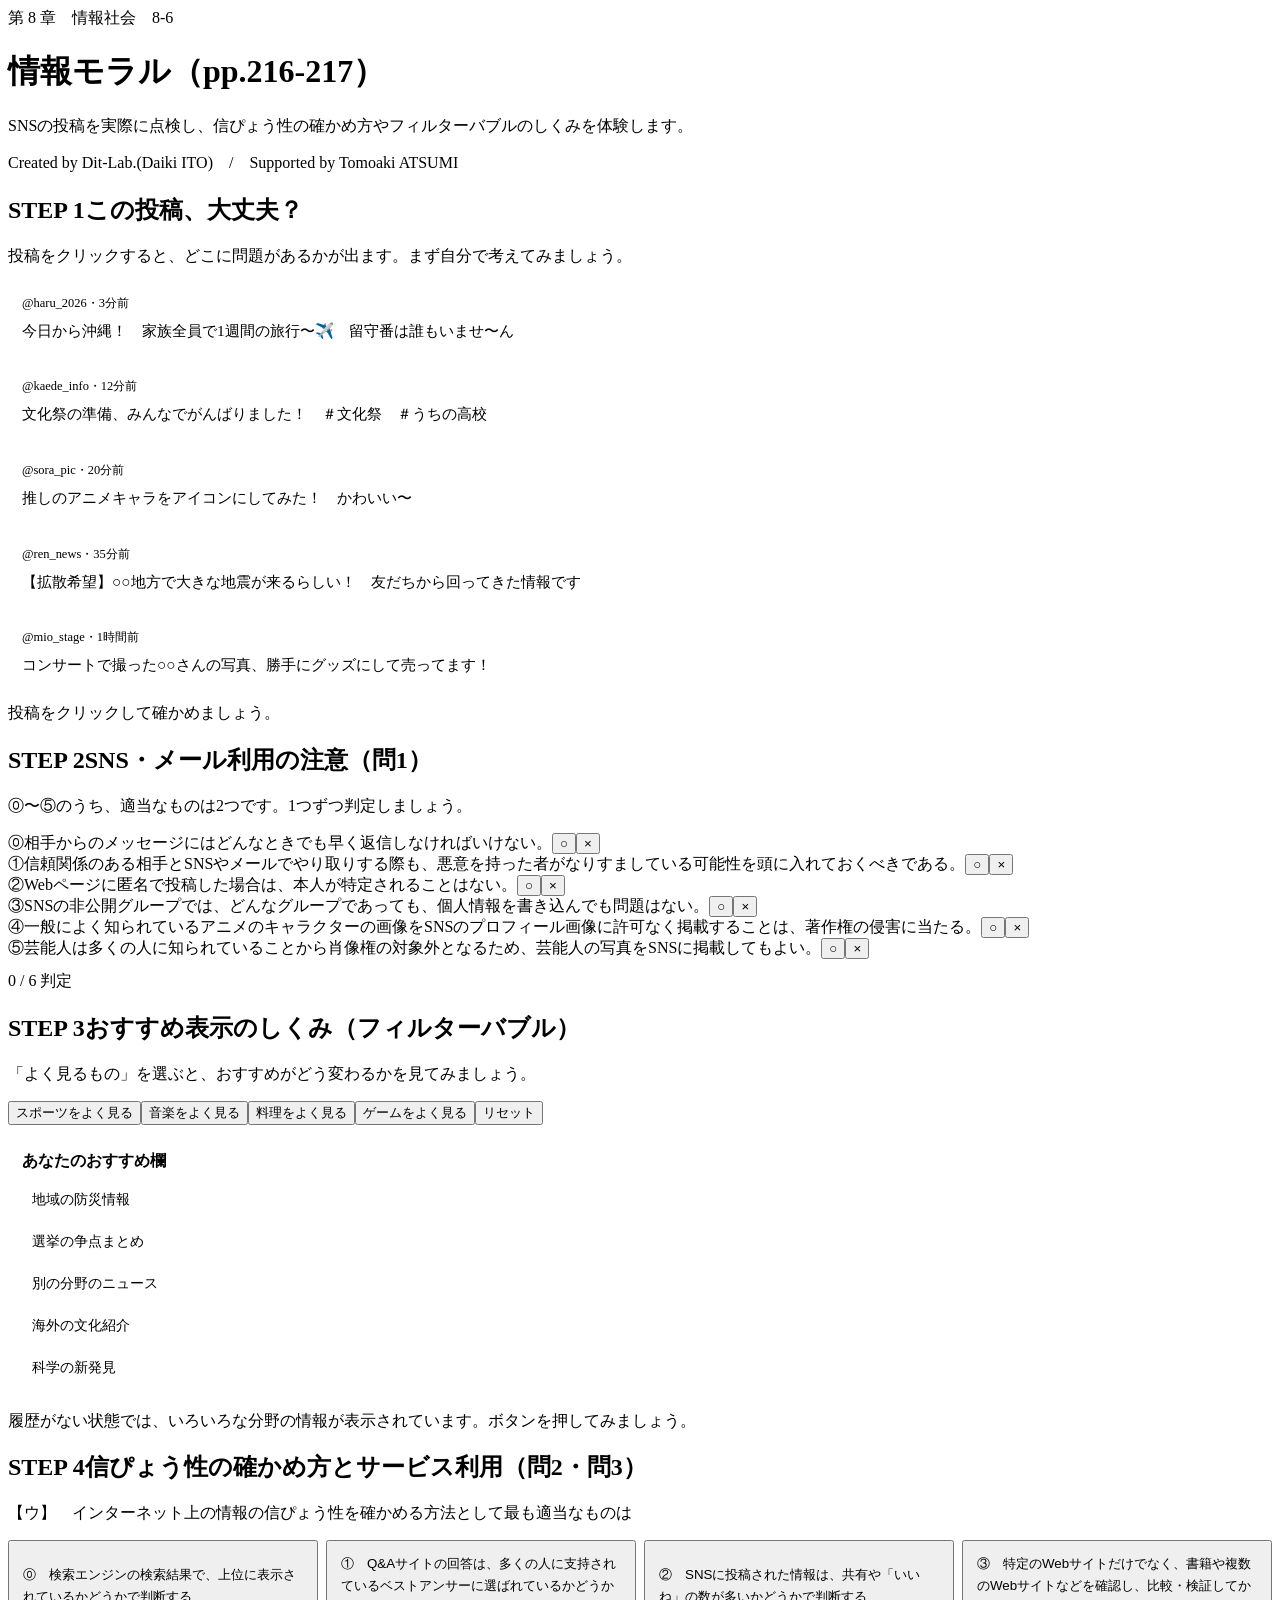
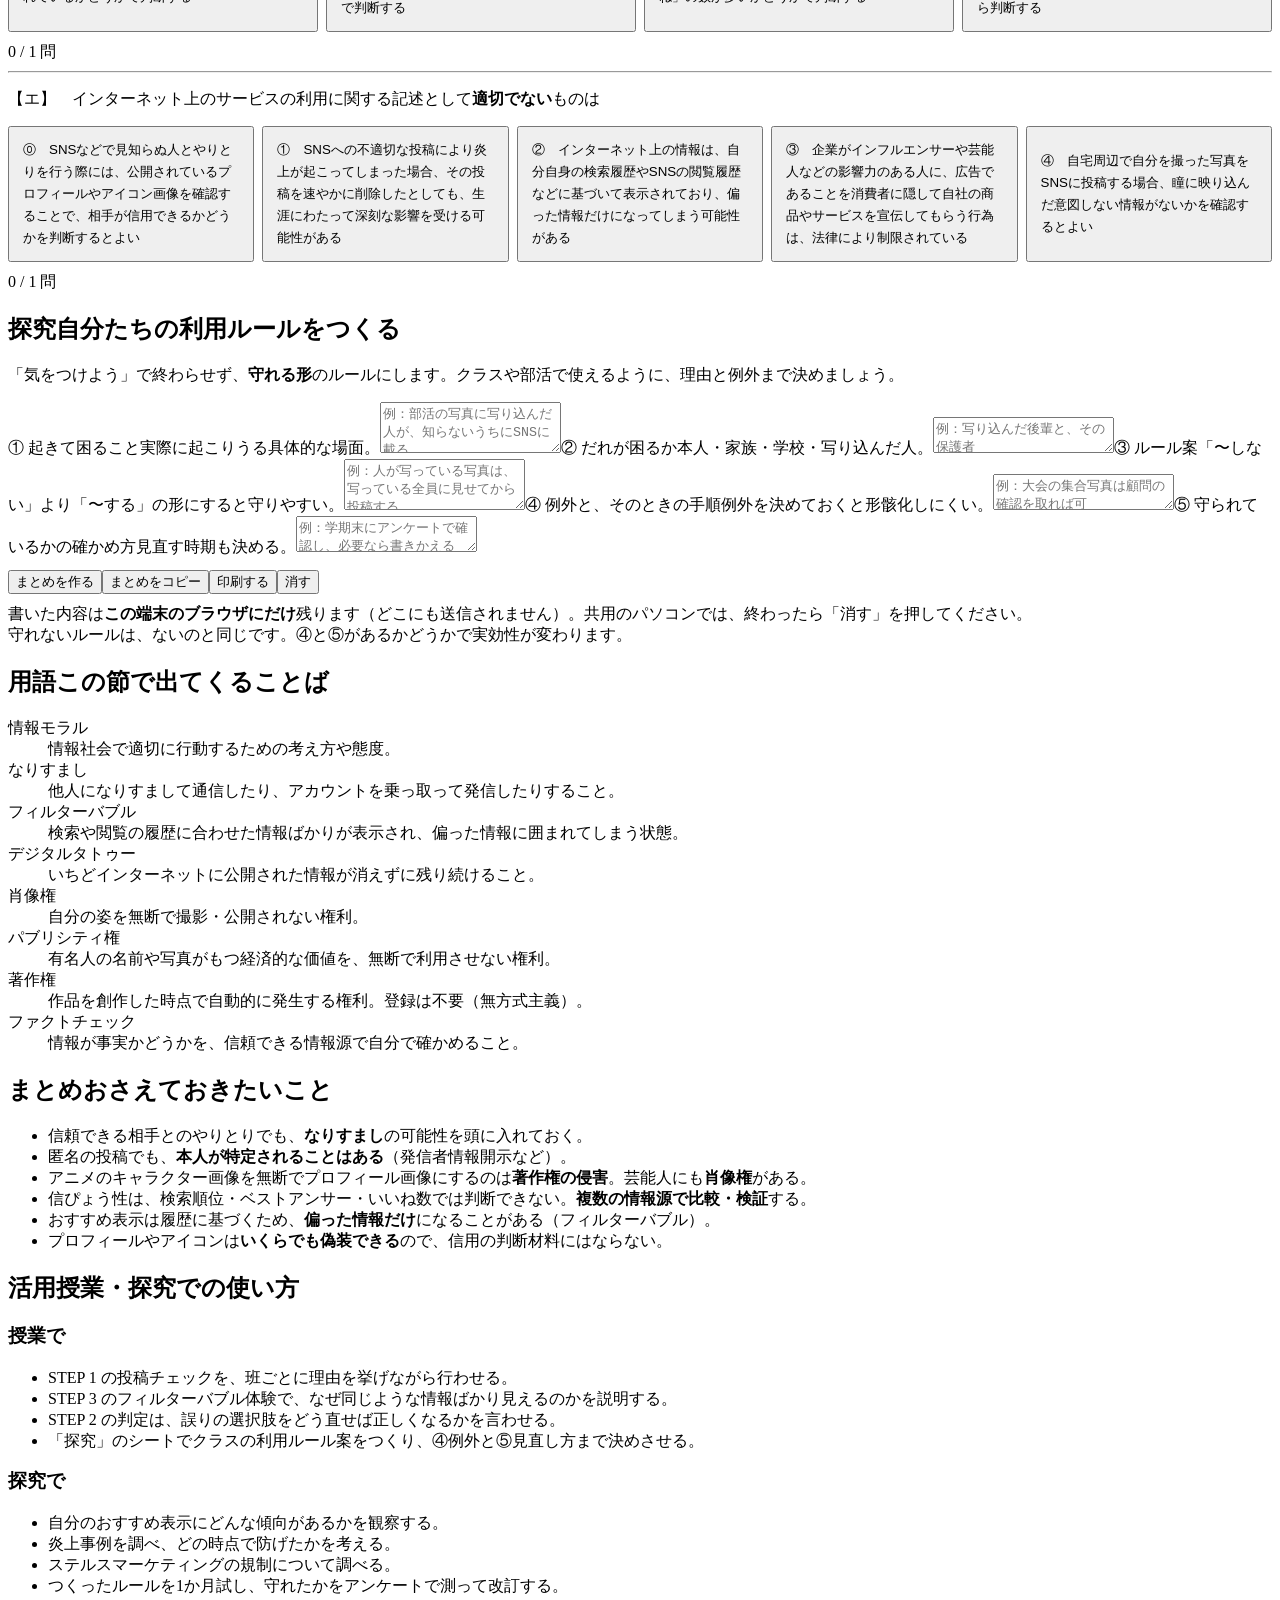
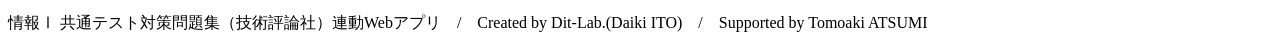
==== commit 96cc4970: "feat: 自分のテーマで書く探究ワークシートを追加（コピー・印刷でき、授業のワークシートとして使える）" ====
--- a/index.html
+++ b/index.html
@@ -6,7 +6,7 @@
 <title>情報モラル｜情報Ⅰ共通テスト対策問題集</title>
 <meta name="description" content="SNSの投稿を実際に点検し、信ぴょう性の確かめ方やフィルターバブルのしくみを体験します。">
 <link rel="icon" href="data:image/svg+xml,%3Csvg xmlns=%22http://www.w3.org/2000/svg%22 viewBox=%220 0 32 32%22%3E%3Crect width=%2232%22 height=%2232%22 fill=%22%2315181c%22/%3E%3Ctext x=%2216%22 y=%2222%22 font-size=%2218%22 font-family=%22monospace%22 fill=%22%23fff%22 text-anchor=%22middle%22%3E01%3C/text%3E%3C/svg%3E">
-<link rel="stylesheet" href="css/style.css?v=1b60c856">
+<link rel="stylesheet" href="css/style.css?v=bdbb3cb0">
 <link rel="stylesheet" href="css/app.css?v=dde9b9c5">
 </head>
 <body>
@@ -63,6 +63,12 @@
     </div>
   </section>
 
+  <section class="step wsprint" id="wsSec">
+    <h2><span class="no">探究</span>自分たちの利用ルールをつくる</h2>
+    <p class="desc">「気をつけよう」で終わらせず、<strong>守れる形</strong>のルールにします。クラスや部活で使えるように、理由と例外まで決めましょう。</p>
+    <div class="panel"><div id="wsBox"></div></div>
+  </section>
+
   <section class="step" id="glossary">
     <h2><span class="no">用語</span>この節で出てくることば</h2>
     <div class="panel"><div id="glossBox"></div></div>
@@ -90,12 +96,14 @@
         <li>STEP 1 の投稿チェックを、班ごとに理由を挙げながら行わせる。</li>
         <li>STEP 3 のフィルターバブル体験で、なぜ同じような情報ばかり見えるのかを説明する。</li>
         <li>STEP 2 の判定は、誤りの選択肢をどう直せば正しくなるかを言わせる。</li>
+        <li>「探究」のシートでクラスの利用ルール案をつくり、④例外と⑤見直し方まで決めさせる。</li>
       </ul>
       <h3 style="margin-top:12px">探究で</h3>
       <ul>
         <li>自分のおすすめ表示にどんな傾向があるかを観察する。</li>
         <li>炎上事例を調べ、どの時点で防げたかを考える。</li>
         <li>ステルスマーケティングの規制について調べる。</li>
+        <li>つくったルールを1か月試し、守れたかをアンケートで測って改訂する。</li>
       </ul>
     </div>
   </section>
@@ -108,6 +116,7 @@
 
 <script src="js/terms.js?v=0e797f3a"></script>
 <script src="js/quiz.js?v=13402362"></script>
-<script src="js/app.js?v=408d80e3"></script>
+<script src="js/worksheet.js?v=b6f4e4b3"></script>
+<script src="js/app.js?v=72c8830e"></script>
 </body>
 </html>
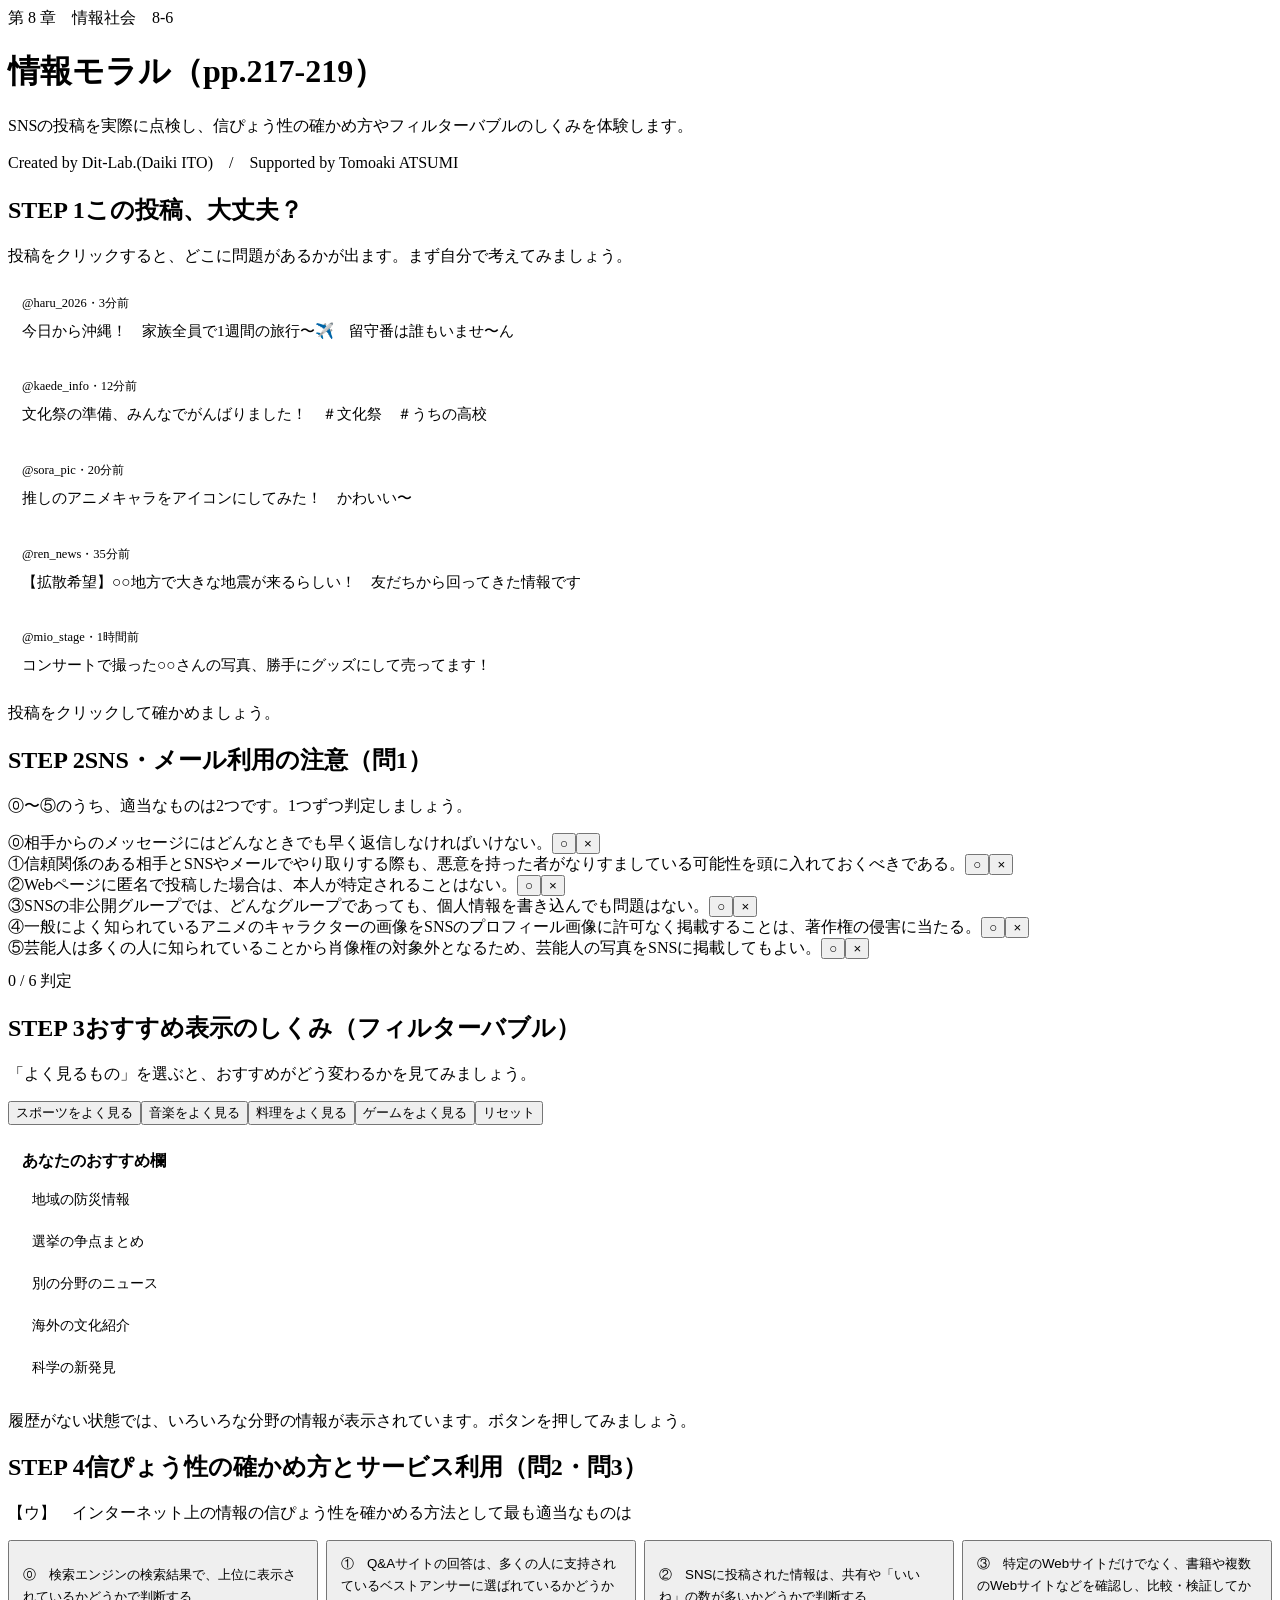
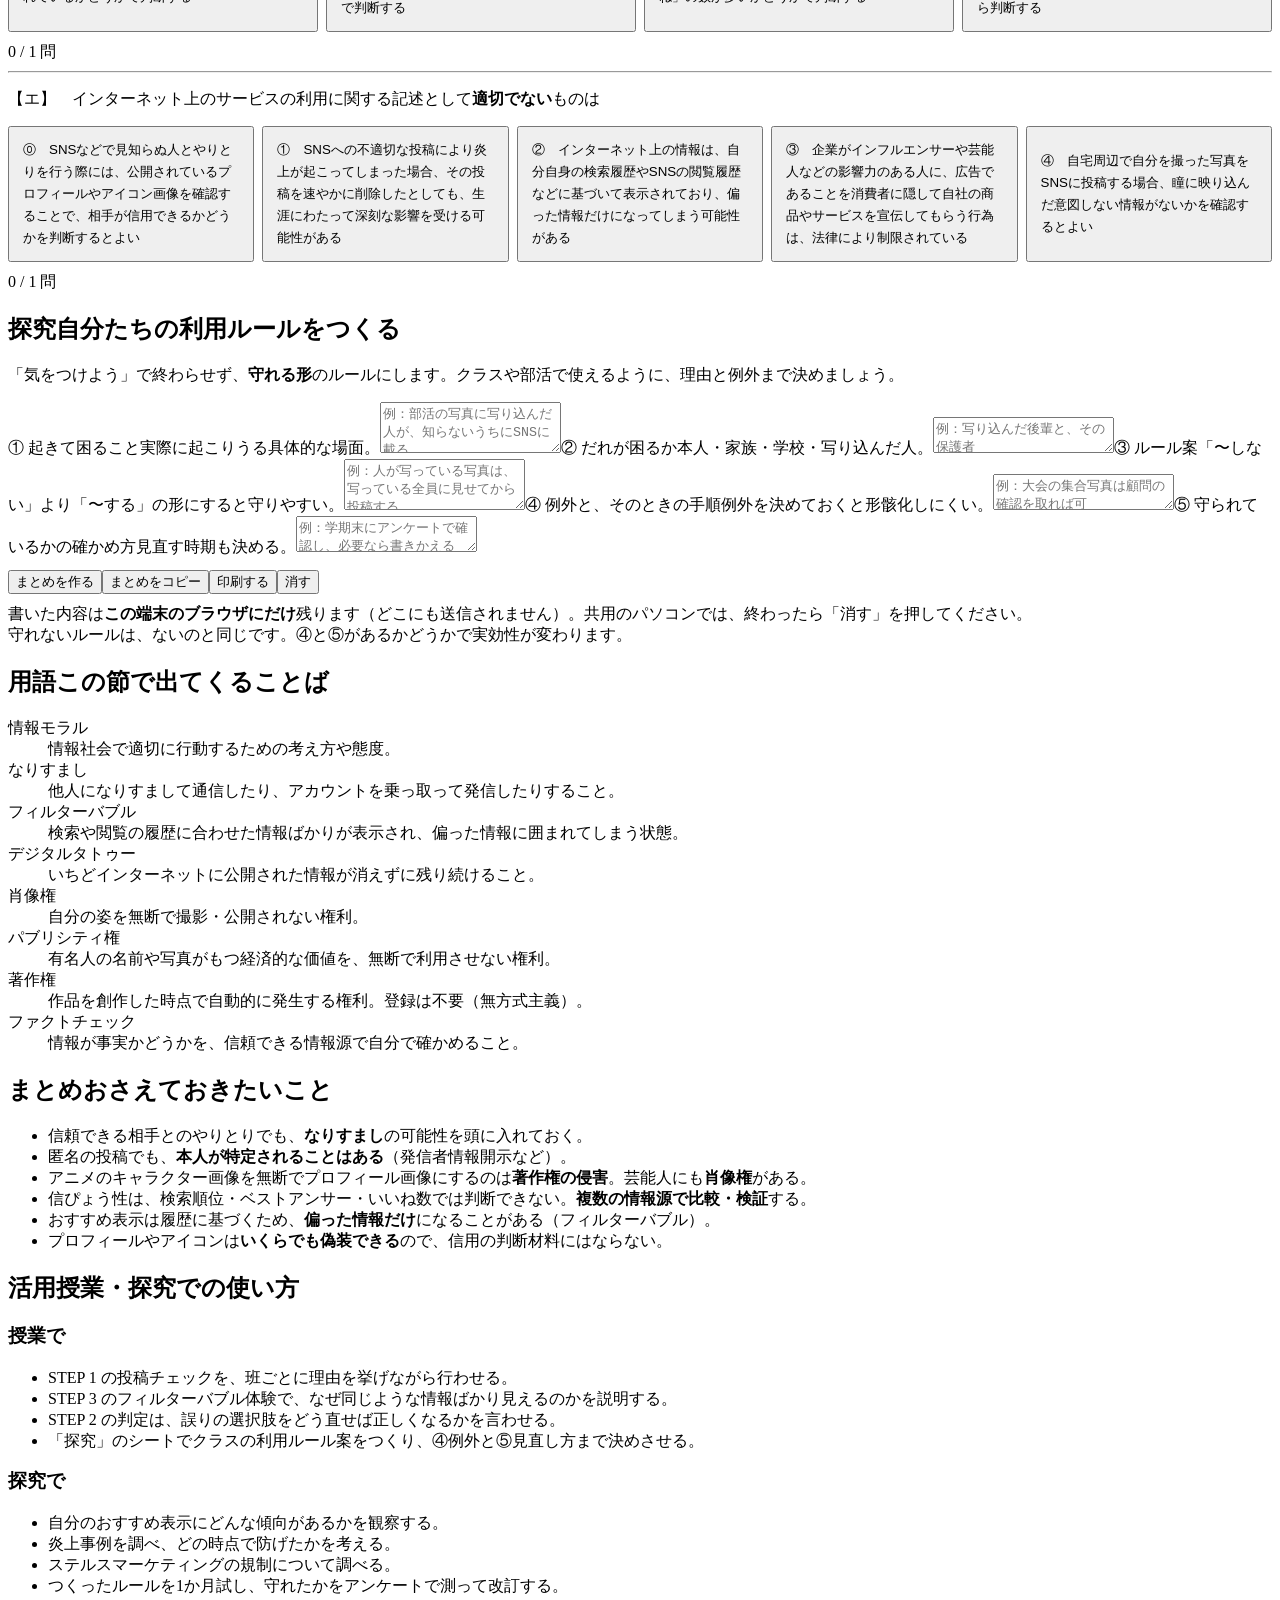
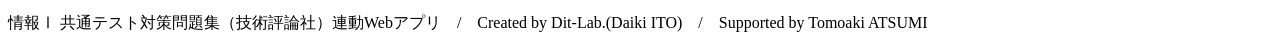
==== commit 64011dca: "fix: タイトルのページ数表記を台割・最終原稿に合わせて修正" ====
--- a/index.html
+++ b/index.html
@@ -14,7 +14,7 @@
 <header class="app-header">
   <div class="inner">
     <span class="eyebrow">第 8 章　情報社会　8-6</span>
-    <h1>情報モラル（pp.216-217）</h1>
+    <h1>情報モラル（pp.217-219）</h1>
     <p class="lead">SNSの投稿を実際に点検し、信ぴょう性の確かめ方やフィルターバブルのしくみを体験します。</p>
     <p class="credit">Created by Dit-Lab.(Daiki ITO)　/　Supported by Tomoaki ATSUMI</p>
   </div>
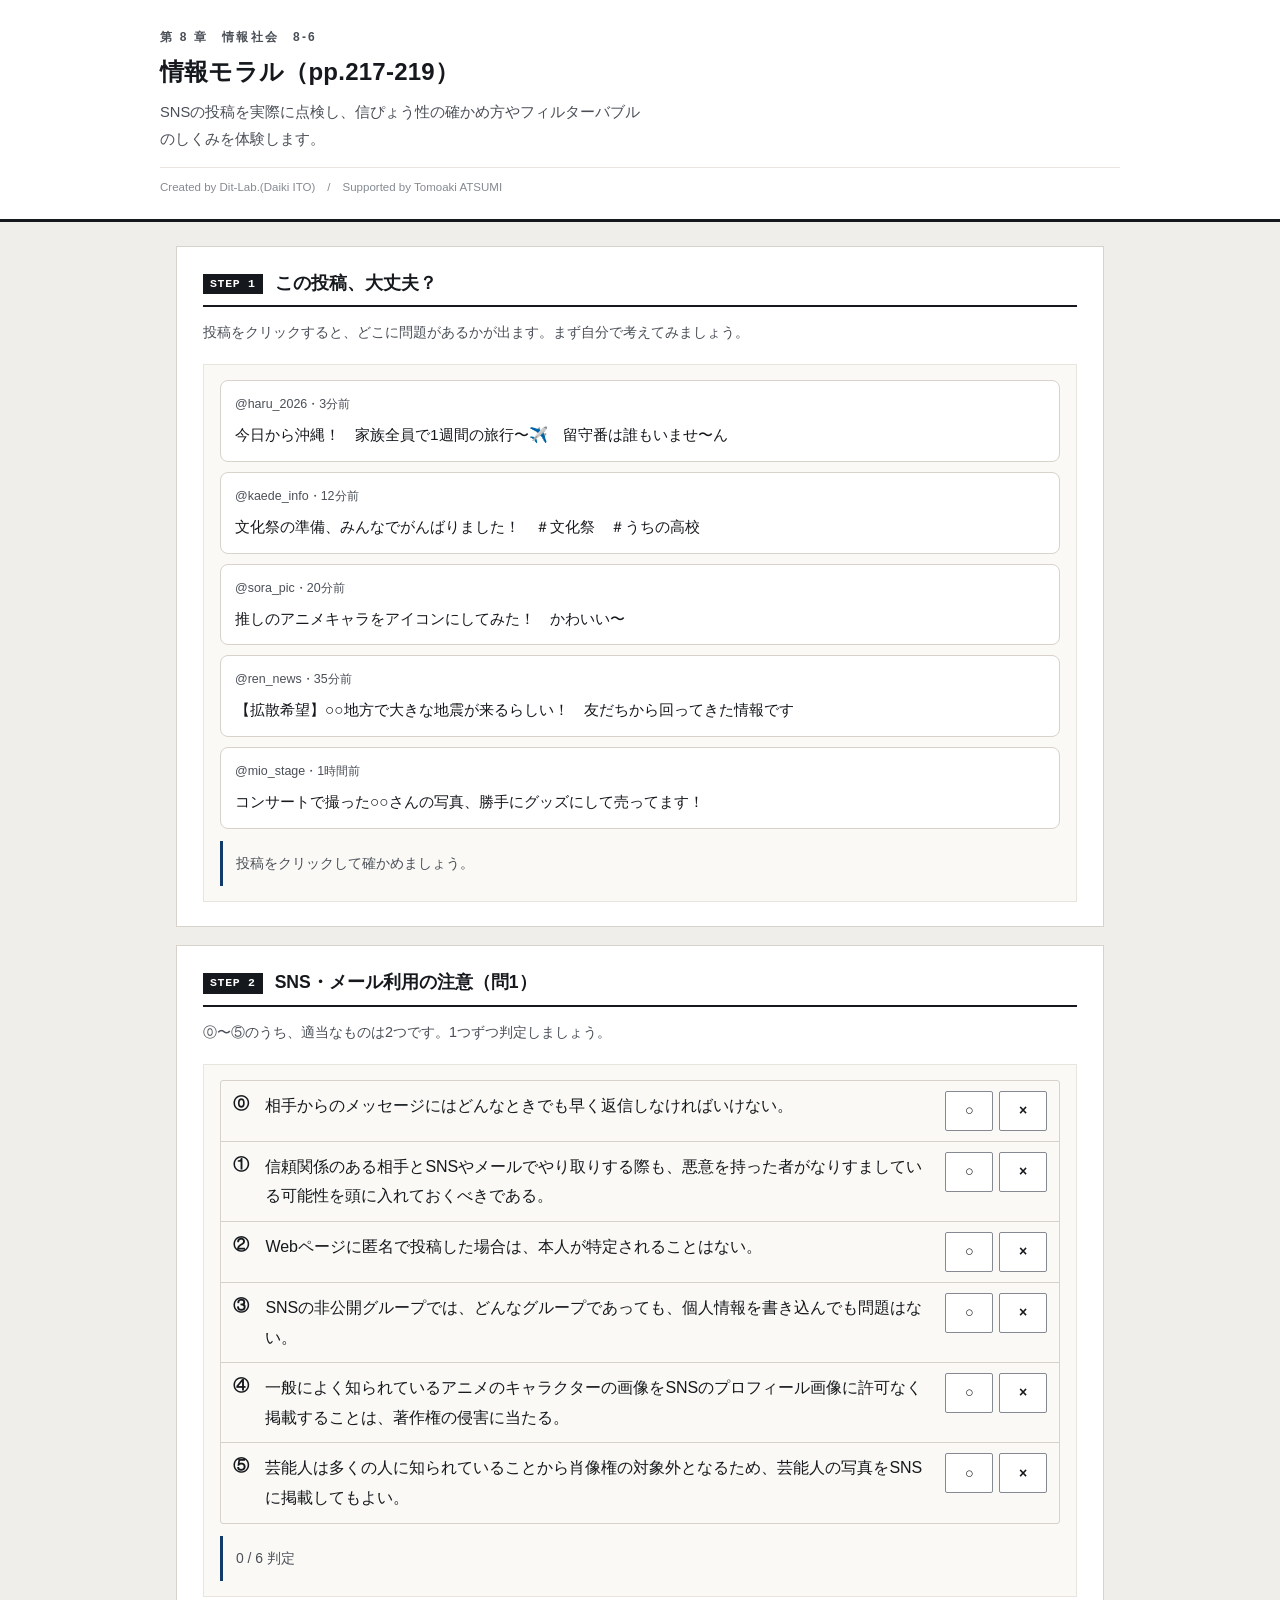
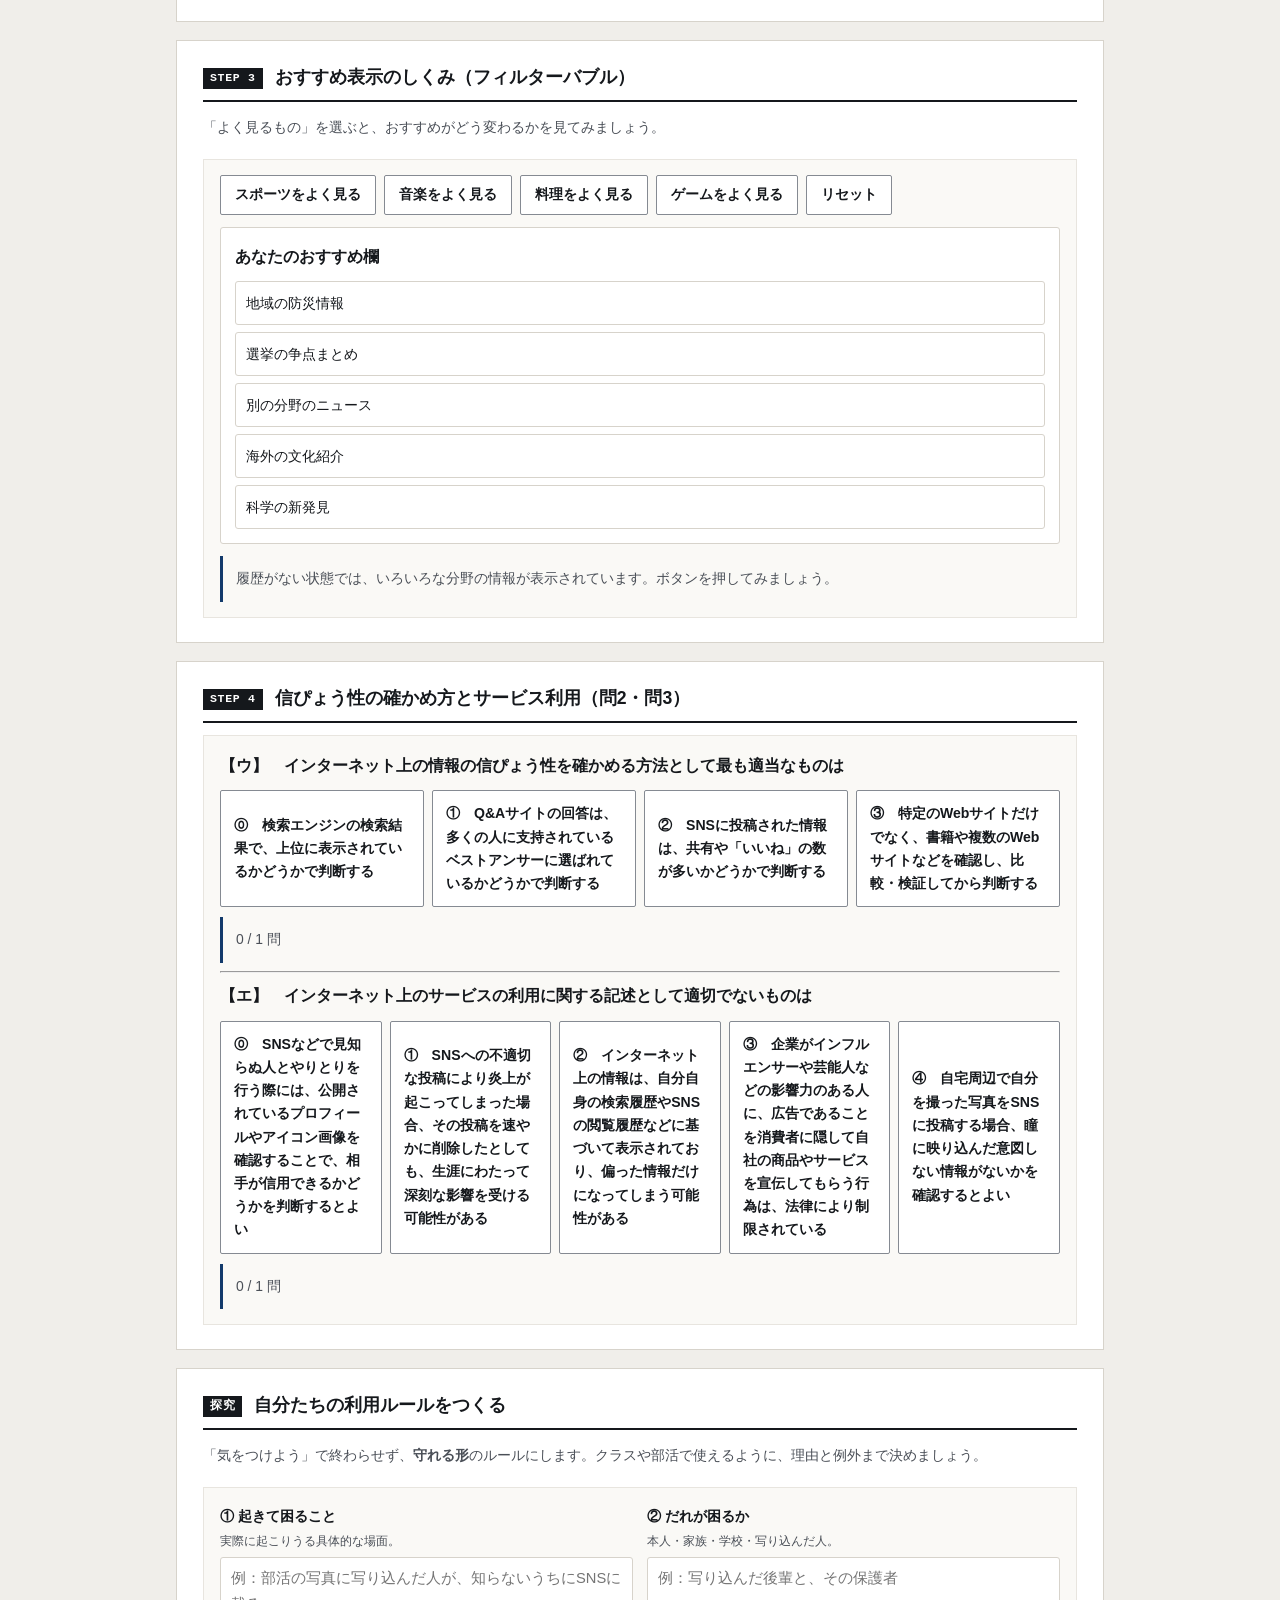
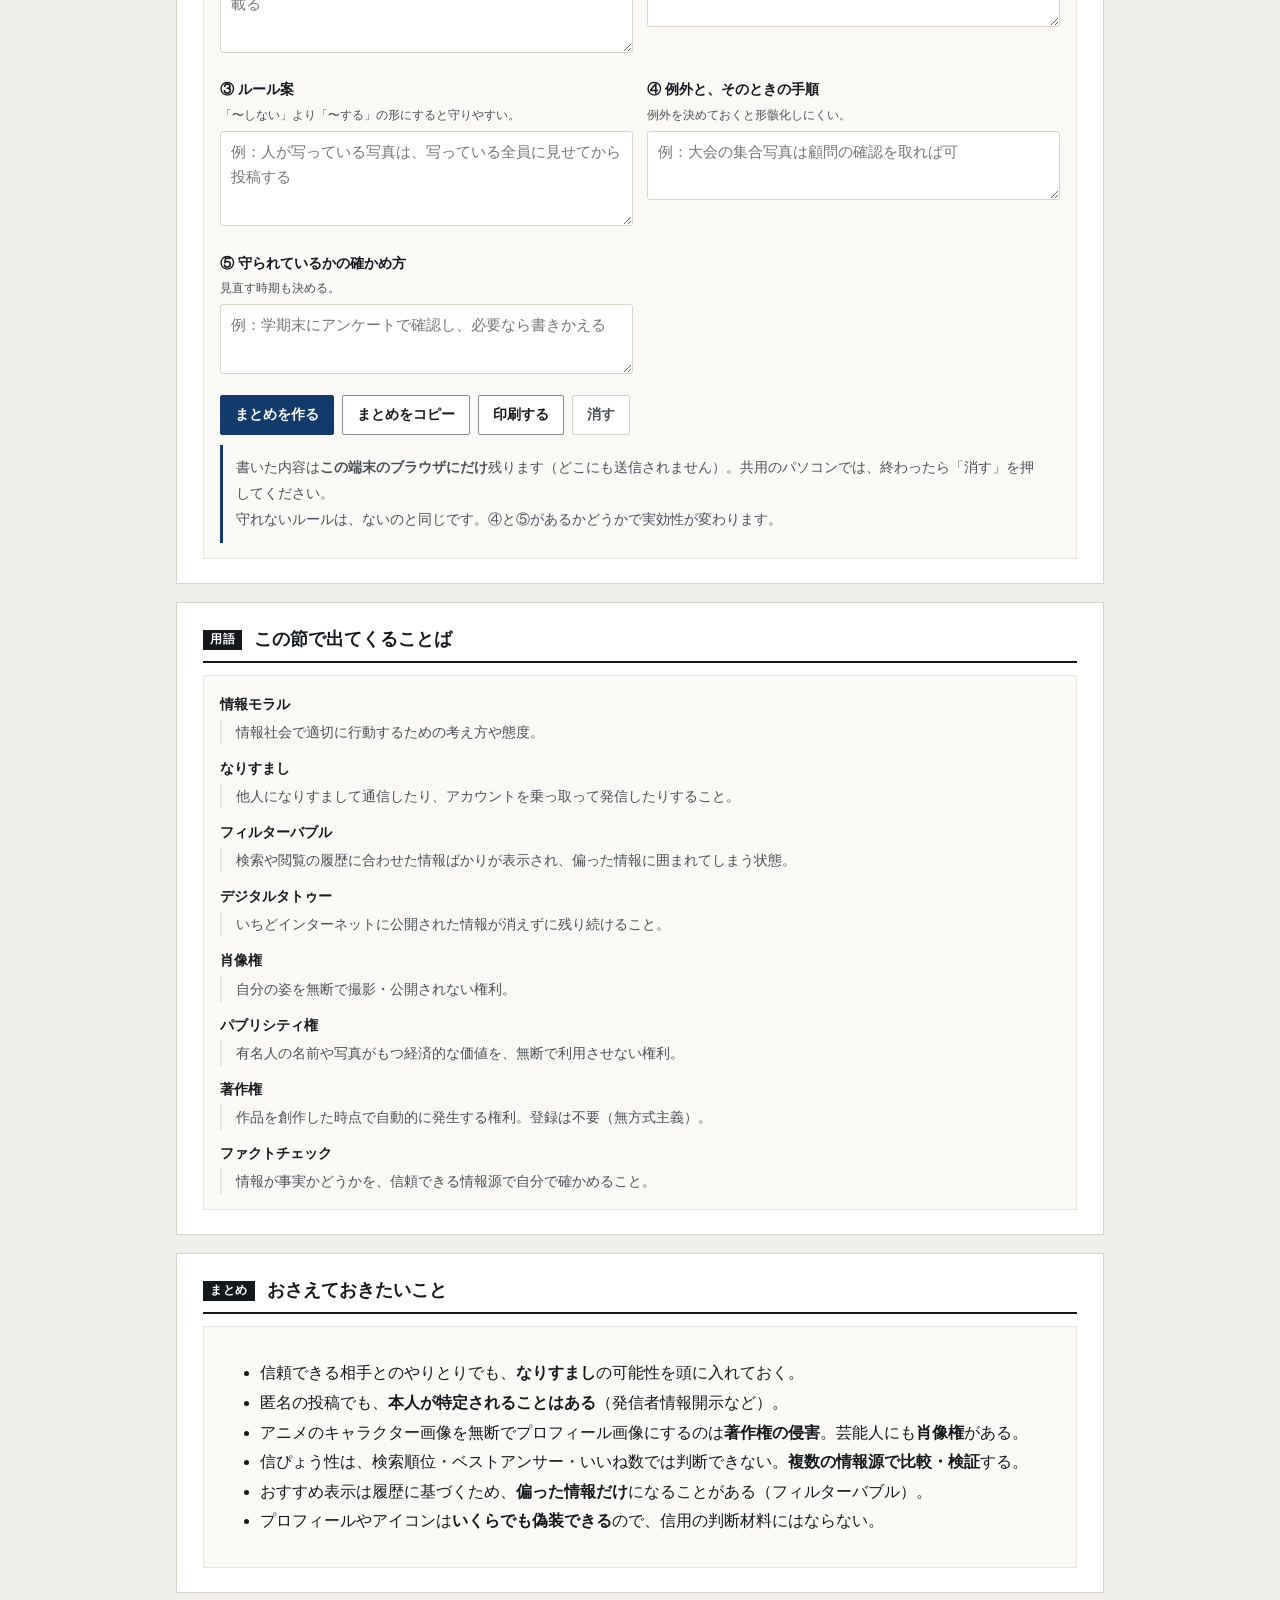
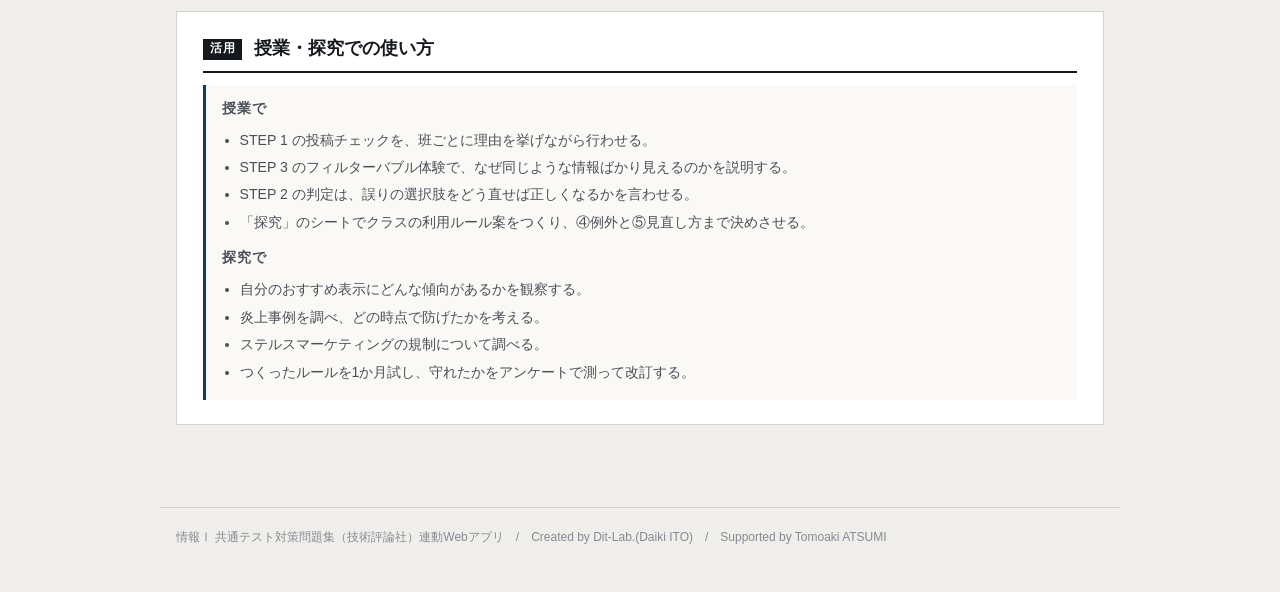
==== commit b40c8588: "fix: 未定義のCSS変数（--line/--muted/--sans）で枠線と文字色が消えていた問題を修正" ====
--- a/index.html
+++ b/index.html
@@ -6,7 +6,7 @@
 <title>情報モラル｜情報Ⅰ共通テスト対策問題集</title>
 <meta name="description" content="SNSの投稿を実際に点検し、信ぴょう性の確かめ方やフィルターバブルのしくみを体験します。">
 <link rel="icon" href="data:image/svg+xml,%3Csvg xmlns=%22http://www.w3.org/2000/svg%22 viewBox=%220 0 32 32%22%3E%3Crect width=%2232%22 height=%2232%22 fill=%22%2315181c%22/%3E%3Ctext x=%2216%22 y=%2222%22 font-size=%2218%22 font-family=%22monospace%22 fill=%22%23fff%22 text-anchor=%22middle%22%3E01%3C/text%3E%3C/svg%3E">
-<link rel="stylesheet" href="css/style.css?v=bdbb3cb0">
+<link rel="stylesheet" href="css/style.css?v=88681cd4">
 <link rel="stylesheet" href="css/app.css?v=dde9b9c5">
 </head>
 <body>
--- a/css/style.css
+++ b/css/style.css
@@ -0,0 +1,304 @@
+/* =========================================================
+   情報Ⅰ 共通テスト対策問題集 — Web アプリ共通スタイル
+   紙面（参考書）に寄せた設計。装飾色は使わず、色は意味を持つときだけ。
+   ========================================================= */
+
+:root{
+  --paper:#ffffff;
+  --paper-2:#faf9f6;      /* うすい紙 */
+  --bg:#f0eeea;           /* 台紙 */
+  --ink:#15181c;
+  --ink-2:#4a4f57;
+  --ink-3:#858a92;
+  --rule:#d7d3cb;
+  /* 旧名のまま書かれているアプリ用の別名（未定義だと枠線や文字色が消えるため） */
+  --line: var(--rule);
+  --muted: var(--ink-2);
+  --sans: var(--font);         /* 罫線 */
+  --rule-2:#e8e5df;
+  --accent:#123a6b;       /* 濃紺。主要操作と現在地だけに使う */
+  --accent-w:#e9eef6;
+  --zero:#c0392b;         /* 左＝0 */
+  --one:#1d4ed8;          /* 右＝1 */
+  --ok:#1f7a3d;   --ok-bg:#eef6f0;
+  --ng:#b3261e;   --ng-bg:#fbefee;
+  --warn:#8a5a00; --warn-bg:#fbf5e8;
+  --font:"Hiragino Kaku Gothic ProN","Hiragino Sans","Yu Gothic Medium","Yu Gothic",
+         "Noto Sans JP",Meiryo,-apple-system,BlinkMacSystemFont,sans-serif;
+  --mono:"SFMono-Regular",Menlo,Consolas,"Courier New",monospace;
+}
+
+*{box-sizing:border-box}
+[hidden]{display:none !important}
+html{-webkit-text-size-adjust:100%}
+body{
+  margin:0; background:var(--bg); color:var(--ink);
+  font-family:var(--font); font-size:16px; line-height:1.85;
+  font-feature-settings:"palt" 1;
+}
+h1,h2,h3,h4{line-height:1.45; margin:0; font-weight:700}
+p{margin:0 0 .75em} p:last-child{margin-bottom:0}
+a{color:var(--accent)}
+
+/* ---------- 標題 ---------- */
+.app-header{background:var(--paper); border-bottom:3px solid var(--ink); padding:26px 20px 20px}
+.app-header .inner{max-width:960px; margin:0 auto}
+.app-header .eyebrow{
+  font-size:.75rem; font-weight:700; color:var(--ink-2); letter-spacing:.18em;
+  display:block; margin-bottom:7px;
+}
+.app-header h1{font-size:1.5rem; letter-spacing:.01em}
+.app-header .lead{font-size:.92rem; color:var(--ink-2); margin-top:9px; max-width:60ch}
+.app-header .credit{
+  font-size:.72rem; color:var(--ink-3); margin-top:14px;
+  padding-top:9px; border-top:1px solid var(--rule-2);
+}
+
+/* ---------- 版面 ---------- */
+.wrap{max-width:960px; margin:0 auto; padding:24px 16px 64px}
+.step{background:var(--paper); border:1px solid var(--rule); padding:24px 26px; margin-bottom:18px}
+.step > h2{
+  display:flex; align-items:baseline; gap:12px; font-size:1.1rem;
+  padding-bottom:9px; border-bottom:2px solid var(--ink); margin-bottom:12px;
+}
+.step > h2 .no{
+  flex:none; font-family:var(--mono); font-size:.72rem; font-weight:700;
+  background:var(--ink); color:var(--paper); padding:2px 7px; letter-spacing:.06em;
+  position:relative; top:-2px;
+}
+.step > .desc{color:var(--ink-2); font-size:.9rem; margin-bottom:18px}
+.step[hidden]{display:none}
+
+.grid{display:grid; gap:20px}
+.grid > *{min-width:0}          /* 子の中身で列が広がるのを防ぐ */
+@media(min-width:800px){ .grid.c2{grid-template-columns:1fr 1fr} }
+@media(min-width:800px){ .grid.c21{grid-template-columns:1.45fr 1fr} }
+
+.panel{border:1px solid var(--rule-2); background:var(--paper-2); padding:15px 16px; min-width:0}
+.panel > h3{
+  font-size:.8rem; font-weight:700; color:var(--ink-2); letter-spacing:.08em;
+  margin-bottom:12px; padding-bottom:6px; border-bottom:1px solid var(--rule);
+}
+
+/* ---------- 部品 ---------- */
+.btn{
+  appearance:none; border:1px solid var(--ink-3); background:var(--paper); color:var(--ink);
+  font-family:inherit; font-size:.88rem; font-weight:700; padding:8px 14px;
+  border-radius:2px; cursor:pointer; min-height:40px; line-height:1.4;
+  transition:background .12s, border-color .12s, color .12s;
+}
+.btn:hover:not(:disabled){background:var(--accent-w); border-color:var(--accent); color:var(--accent)}
+.btn:disabled{opacity:.35; cursor:not-allowed}
+.btn.primary{background:var(--accent); color:var(--paper); border-color:var(--accent)}
+.btn.primary:hover:not(:disabled){background:#0d2c53; color:var(--paper)}
+.btn.ghost{border-color:var(--rule); color:var(--ink-2)}
+.btn.sm{font-size:.8rem; padding:5px 10px; min-height:34px}
+.btn-row{display:flex; flex-wrap:wrap; gap:8px; align-items:center}
+
+/* タブ（見出し下線式） */
+.seg{display:flex; gap:0; border-bottom:1px solid var(--rule)}
+.seg button{
+  appearance:none; border:0; background:transparent; font-family:inherit; font-size:.88rem;
+  font-weight:700; color:var(--ink-3); padding:9px 4px; margin-right:26px; cursor:pointer;
+  border-bottom:3px solid transparent; margin-bottom:-1px; min-height:40px;
+}
+.seg button:hover{color:var(--ink-2)}
+.seg button[aria-pressed="true"]{color:var(--ink); border-bottom-color:var(--accent)}
+
+label.fld{display:block; font-size:.78rem; font-weight:700; color:var(--ink-2); margin-bottom:5px; letter-spacing:.04em}
+input[type=text], textarea, input[type=number]{
+  width:100%; font-family:inherit; font-size:1rem; color:var(--ink);
+  border:1px solid var(--ink-3); border-radius:2px; padding:9px 11px;
+  background:var(--paper); min-height:42px;
+}
+input:focus, textarea:focus{outline:2px solid var(--accent); outline-offset:-1px; border-color:var(--accent)}
+.btn:focus-visible, .seg button:focus-visible, .node-card:focus-visible{outline:2px solid var(--accent); outline-offset:2px}
+textarea{resize:vertical; line-height:1.7}
+.mono{font-family:var(--mono)}
+
+table.tbl{width:100%; border-collapse:collapse; font-size:.89rem}
+table.tbl th, table.tbl td{border-bottom:1px solid var(--rule-2); padding:7px 10px; text-align:right}
+table.tbl th:first-child, table.tbl td:first-child{text-align:left}
+table.tbl thead th{border-bottom:1.5px solid var(--ink); font-size:.76rem; color:var(--ink-2); font-weight:700; white-space:nowrap}
+.tbl-scroll{overflow-x:auto; -webkit-overflow-scrolling:touch; max-width:100%}
+
+.note{padding:10px 13px; font-size:.87rem; border-left:3px solid var(--ink-3); background:var(--paper-2); overflow-wrap:break-word; word-break:break-word}
+.note.ok{background:var(--ok-bg); border-left-color:var(--ok); color:#123f22}
+.note.ng{background:var(--ng-bg); border-left-color:var(--ng); color:#6d1a15}
+.note.info{background:var(--paper-2); border-left-color:var(--accent); color:var(--ink-2)}
+.note.warn{background:var(--warn-bg); border-left-color:var(--warn); color:#5c3d00}
+.note[hidden]{display:none}
+
+.badge{
+  display:inline-block; font-size:.72rem; font-weight:700; padding:1px 7px;
+  border:1px solid var(--rule); color:var(--ink-2); background:var(--paper); letter-spacing:.04em;
+}
+
+/* 数値は罫線で仕切るだけ。カードにしない */
+.metrics{display:flex; flex-wrap:wrap; gap:0; border-top:1px solid var(--rule)}
+.metric{flex:1 1 130px; padding:11px 14px 11px 0; border-right:1px solid var(--rule-2)}
+.metric:last-child{border-right:0}
+.metric .k{font-size:.74rem; color:var(--ink-3); font-weight:700; letter-spacing:.05em}
+.metric .v{font-size:1.6rem; font-weight:700; line-height:1.3; font-family:var(--mono); letter-spacing:-.01em}
+.metric .s{font-size:.76rem; color:var(--ink-2)}
+
+.bit0{color:var(--zero); font-weight:700}
+.bit1{color:var(--one); font-weight:700}
+
+.app-footer{
+  max-width:960px; margin:0 auto; padding:18px 16px 44px; color:var(--ink-3);
+  font-size:.75rem; border-top:1px solid var(--rule);
+}
+.sr-only{position:absolute;width:1px;height:1px;overflow:hidden;clip:rect(0 0 0 0);white-space:nowrap}
+
+@media(max-width:640px){
+  body{font-size:15px}
+  .app-header{padding:20px 16px 16px}
+  .app-header h1{font-size:1.16rem}
+  .wrap{padding:16px 12px 52px}
+  .step{padding:18px 15px}
+  .seg button{margin-right:18px; font-size:.84rem}
+  .metric{flex-basis:50%; border-right:0}
+}
+@media (prefers-reduced-motion:reduce){ *{animation:none!important; transition:none!important} }
+
+/* ---------- 自分のデータ・共有・印刷 ---------- */
+.toolbar{display:flex; flex-wrap:wrap; gap:8px; align-items:center; margin-top:12px;
+  padding-top:12px; border-top:1px solid var(--rule-2)}
+.toolbar .hint{font-size:.78rem; color:var(--ink-3)}
+.paste-area{width:100%; min-height:110px; font-family:var(--mono); font-size:.86rem}
+.use-note{background:var(--paper-2); border-left:3px solid var(--accent); padding:14px 16px; font-size:.88rem}
+.use-note h3{font-size:.86rem; letter-spacing:.06em; margin-bottom:8px; color:var(--ink-2)}
+.use-note ol, .use-note ul{margin:0; padding-left:1.25em; line-height:1.95; color:var(--ink-2)}
+
+@media print{
+  body{background:#fff}
+  .app-header{border-bottom:2px solid #000}
+  .step{border:1px solid #bbb; break-inside:avoid; page-break-inside:avoid; margin-bottom:12px}
+  .btn, .seg, .toolbar, input[type=range]{display:none !important}
+  .note{border-left-width:2px}
+  a[href]:after{content:""}
+}
+
+/* ---------- 入力グリッド ---------- */
+.dg-scroll{overflow:auto; -webkit-overflow-scrolling:touch; border:1px solid var(--rule); background:var(--paper); max-height:420px}
+table.dg{border-collapse:collapse; font-family:var(--mono); font-size:.9rem; min-width:100%}
+table.dg th, table.dg td{border:1px solid var(--rule-2); padding:0}
+table.dg thead th{background:var(--paper-2); position:sticky; top:0; z-index:2}
+table.dg .dg-n{background:var(--paper-2); color:var(--ink-3); font-size:.76rem; font-weight:400;
+  text-align:center; min-width:34px; padding:0 4px; position:sticky; left:0; z-index:1}
+table.dg .dg-corner{background:var(--paper-2); min-width:34px; position:sticky; left:0; z-index:3}
+table.dg .dg-act{background:var(--paper-2); width:34px}
+.dg-h, .dg-c{width:100%; min-width:96px; border:0; background:transparent; font-family:inherit;
+  font-size:.9rem; padding:8px 9px; color:var(--ink); min-height:38px}
+.dg-h{font-weight:700; font-family:var(--font); font-size:.82rem; color:var(--ink-2)}
+.dg-c.num{text-align:right}
+.dg-c:focus, .dg-h:focus{outline:2px solid var(--accent); outline-offset:-2px; background:var(--accent-w)}
+.dg-del{border:0; background:transparent; color:var(--ink-3); cursor:pointer; width:32px; height:34px; font-size:1rem}
+.dg-del:hover{color:var(--ng)}
+.dg-tools{display:flex; flex-wrap:wrap; gap:8px; align-items:center; margin-top:10px}
+.dg-hint{font-size:.76rem; color:var(--ink-3)}
+
+/* ---------- ファイル読み込み ---------- */
+.filebox{display:flex; flex-wrap:wrap; gap:10px; align-items:center; padding:12px;
+  border:1px dashed var(--rule); background:var(--paper-2)}
+.filebox input[type=file]{font-size:.85rem; font-family:inherit; max-width:100%}
+.filebox .sel{max-width:220px}
+.filelabel{display:inline-flex; align-items:center; gap:6px; font-size:.85rem; font-weight:700;
+  border:1px solid var(--ink-3); background:var(--paper); padding:8px 14px; border-radius:2px; cursor:pointer; min-height:40px}
+.filelabel:hover{border-color:var(--accent); color:var(--accent); background:var(--accent-w)}
+.filelabel input{display:none}
+
+/* ---------- 用語解説 ---------- */
+.term{position:relative; border-bottom:1.5px dotted var(--accent); cursor:help; color:var(--accent); font-weight:700}
+.term .term-pop{display:none; position:absolute; left:0; top:1.7em; z-index:50; width:min(300px,78vw);
+  background:var(--paper); border:1px solid var(--ink-3); box-shadow:0 6px 20px rgba(0,0,0,.14);
+  padding:10px 12px; font-size:.82rem; font-weight:400; color:var(--ink-2); line-height:1.75;
+  border-left:3px solid var(--accent); cursor:auto; text-align:left}
+.term .term-pop b{display:block; color:var(--ink); font-size:.86rem; margin-bottom:3px}
+.term.open .term-pop{display:block}
+dl.gloss{margin:0; font-size:.88rem}
+dl.gloss dt{font-weight:700; color:var(--ink); margin-top:10px}
+dl.gloss dt:first-child{margin-top:0}
+dl.gloss dd{margin:2px 0 0; color:var(--ink-2); line-height:1.85; padding-left:1em; border-left:2px solid var(--rule-2)}
+@media print{ .term{border-bottom:0; color:inherit} .term .term-pop{display:none !important} }
+
+/* ---------- スマホ・タブレット ---------- */
+@media (max-width:1024px){
+  /* iOS で入力時に画面が勝手に拡大するのを防ぐ（16px 未満だとズームする） */
+  input[type=text], input[type=number], textarea, select, .dg-c, .dg-h{ font-size:16px }
+  .dg-c, .dg-h{ min-width:110px }
+}
+@media (max-width:820px){
+  .grid.c2,.grid.c21{grid-template-columns:1fr}
+  .dg-scroll{max-height:340px}
+  .filebox{flex-direction:column; align-items:stretch}
+  .filebox .sel{max-width:100%}
+  .term .term-pop{left:auto; right:0; width:min(280px,86vw)}
+}
+@media (max-width:480px){
+  .step > h2{font-size:1rem; flex-wrap:wrap}
+  .metrics{gap:0}
+  .metric{flex-basis:50%; padding-right:10px}
+  .metric .v{font-size:1.3rem}
+  .btn{padding:8px 12px}
+  .dg-tools{gap:6px}
+  .dg-hint{width:100%}
+}
+/* タッチ操作でのスクロールを滑らかに */
+.tbl-scroll, .dg-scroll, .tree-box{ -webkit-overflow-scrolling:touch; overscroll-behavior-x:contain }
+
+/* 幅指定つきの入力欄がスマートフォンではみ出さないようにする */
+input[type=text], input[type=number], input[type=search], textarea, select{ max-width:100% }
+.btn-row > label{ min-width:0; max-width:100% }
+.btn-row > label input, .btn-row > label select{ max-width:100% }
+
+/* 共通：○×判定・並べかえ（quiz.js 用） */
+.abcde{border:1px solid var(--rule); border-radius:3px; overflow:hidden}
+.abcde > div{border-top:1px solid var(--rule); padding:10px 12px}
+.abcde > div:first-child{border-top:0}
+.abcde .st{display:flex; gap:10px; align-items:flex-start; flex-wrap:wrap}
+.abcde .st .k{font-weight:700; font-family:var(--mono); min-width:1.4em}
+.abcde .st .t{flex:1; min-width:12em}
+.abcde .jb{display:flex; gap:6px}
+.abcde .jb .btn{min-width:3.4em; padding:6px 10px; text-align:center}
+.prep{display:grid; grid-template-columns:repeat(auto-fit,minmax(150px,1fr)); gap:10px; margin-top:10px}
+.prep .slot{border:1px dashed var(--ink-3); border-radius:3px; padding:10px; min-height:92px; background:var(--paper)}
+.prep .slot.filled{border-style:solid}
+.prep .slot .tag{font:700 .74rem/1.4 var(--mono); color:var(--accent); display:block; margin-bottom:6px}
+.prep .slot .txt{font-size:.86rem; line-height:1.7}
+.cards{display:flex; flex-wrap:wrap; gap:8px; margin-top:10px}
+.cards .c{border:1px solid var(--ink-3); border-radius:3px; padding:9px 12px; background:var(--paper);
+  cursor:pointer; font-size:.88rem; max-width:100%; text-align:left; font-family:inherit; color:var(--ink)}
+.cards .c:hover{background:var(--warn-bg)}
+.cards .c.used{opacity:.35; pointer-events:none}
+
+/* --- 予想してから実行 --- */
+.pmark{display:inline-block; background:var(--accent); color:#fff; font-size:.7rem; font-weight:700;
+  letter-spacing:.08em; padding:2px 7px; border-radius:2px; margin-right:8px; vertical-align:2px}
+input.pin{font-size:1.05rem; padding:7px 10px; border:1px solid var(--rule); border-radius:3px;
+  width:9em; max-width:100%; background:#fff}
+.btn-row .unit{color:var(--muted); font-size:.9rem}
+.choice4 .btn.on{border-color:var(--accent); box-shadow:inset 0 0 0 1px var(--accent); font-weight:700}
+/* 設問文の見出し（flex ではなく通常の段落。.qhead は左右振り分け用なので用途が別） */
+.pq{margin:0 0 10px; font-weight:700; line-height:1.85}
+
+/* --- 自分のテーマでやってみる（ワークシート） --- */
+.wsheet{display:grid; gap:14px}
+@media(min-width:760px){ .wsheet{grid-template-columns:1fr 1fr} }
+.wsf{display:block}
+.wsf .wsl{display:block; font-weight:700; font-size:.9rem; margin-bottom:3px}
+.wsf .wsh{display:block; font-size:.78rem; color:var(--muted); margin-bottom:5px; line-height:1.6}
+.wsf textarea{width:100%; max-width:100%; font:inherit; font-size:.92rem; line-height:1.75;
+  padding:8px 10px; border:1px solid var(--rule); border-radius:3px; background:#fff; resize:vertical}
+.wsf textarea:focus{outline:2px solid var(--accent); outline-offset:-2px}
+.wsout{margin-top:14px; border:1px solid var(--ink-3); border-radius:3px; background:#fff; padding:16px 18px}
+.wsout h4{margin:0 0 10px; font-size:1rem}
+.wsout dl{margin:0}
+.wsout dt{font-weight:700; font-size:.84rem; color:var(--accent); margin-top:10px}
+.wsout dd{margin:2px 0 0; font-size:.92rem; line-height:1.85; white-space:pre-wrap}
+.wsout .wsmsg{margin:10px 0 0; font-size:.86rem; color:var(--muted)}
+@media print{
+  .app-header, .btn-row, .step:not(.wsprint){ display:none !important }
+  .wsout{border:none; padding:0}
+}
